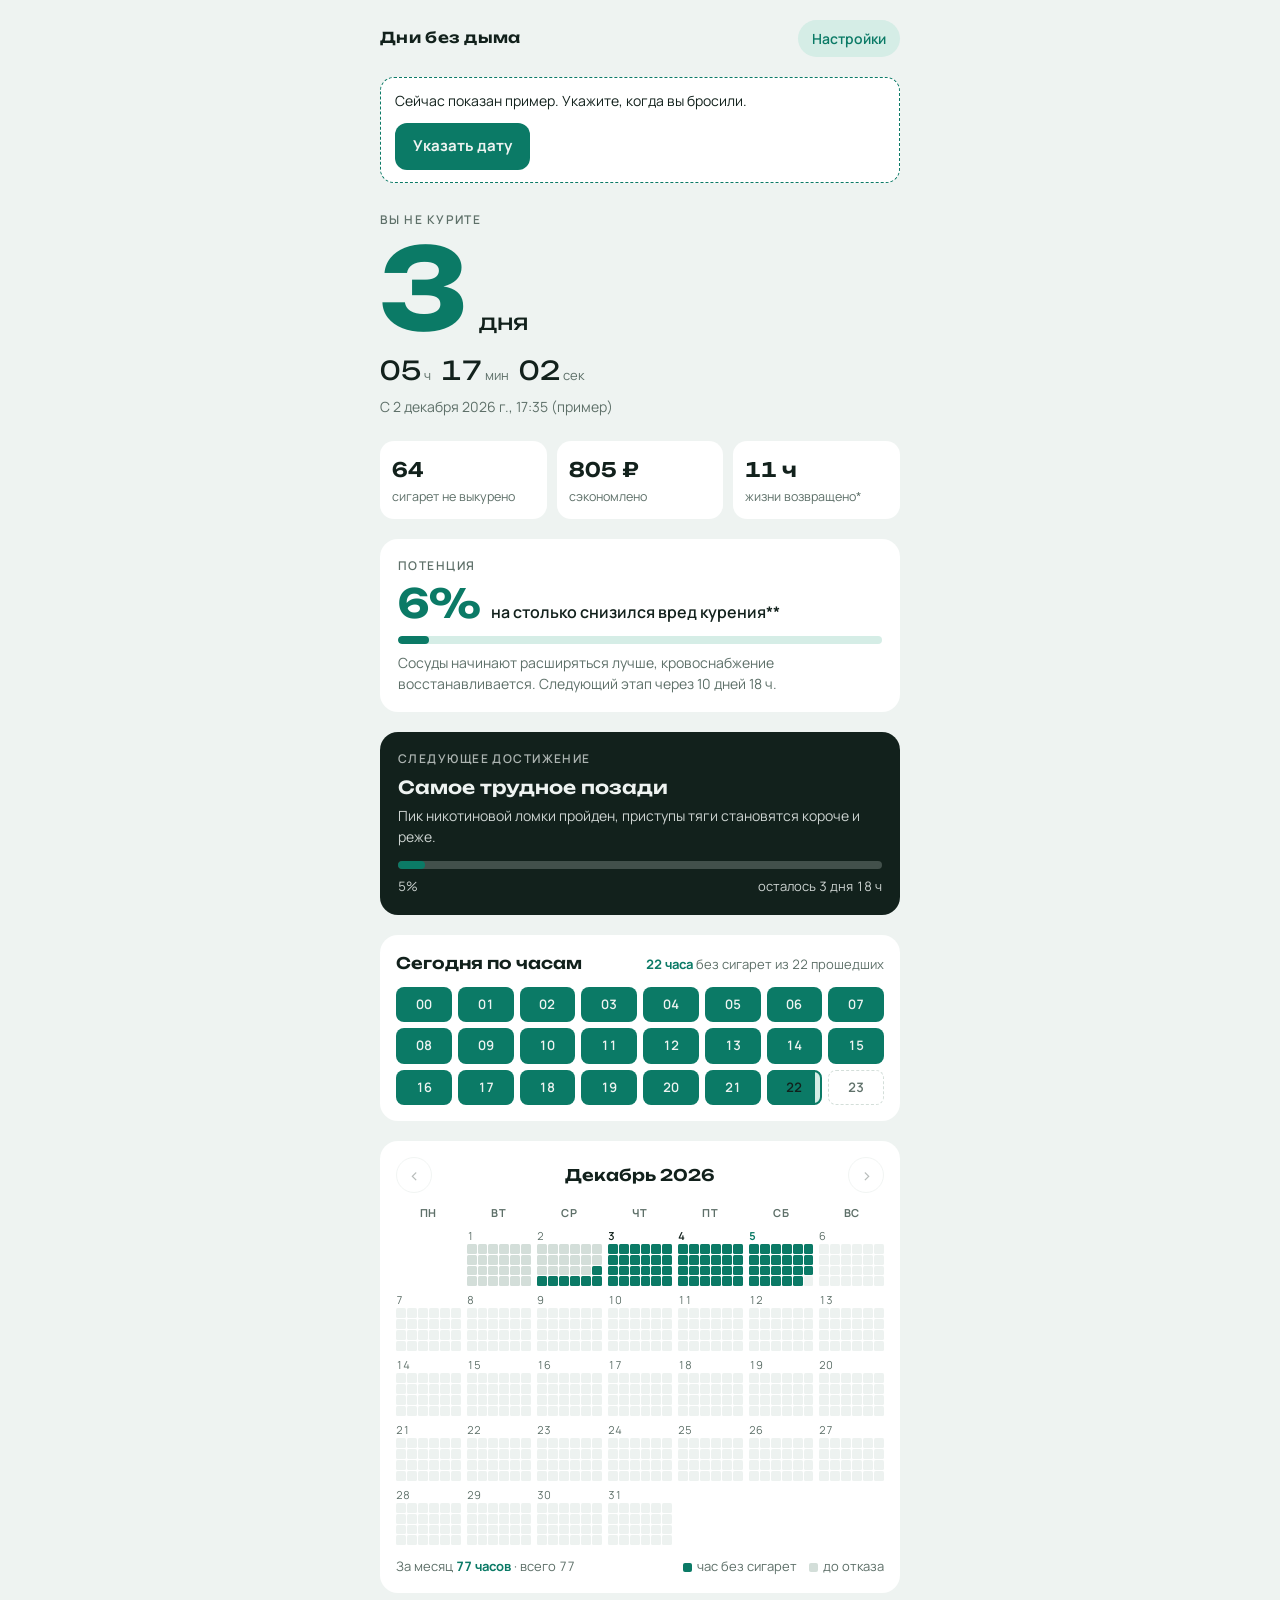
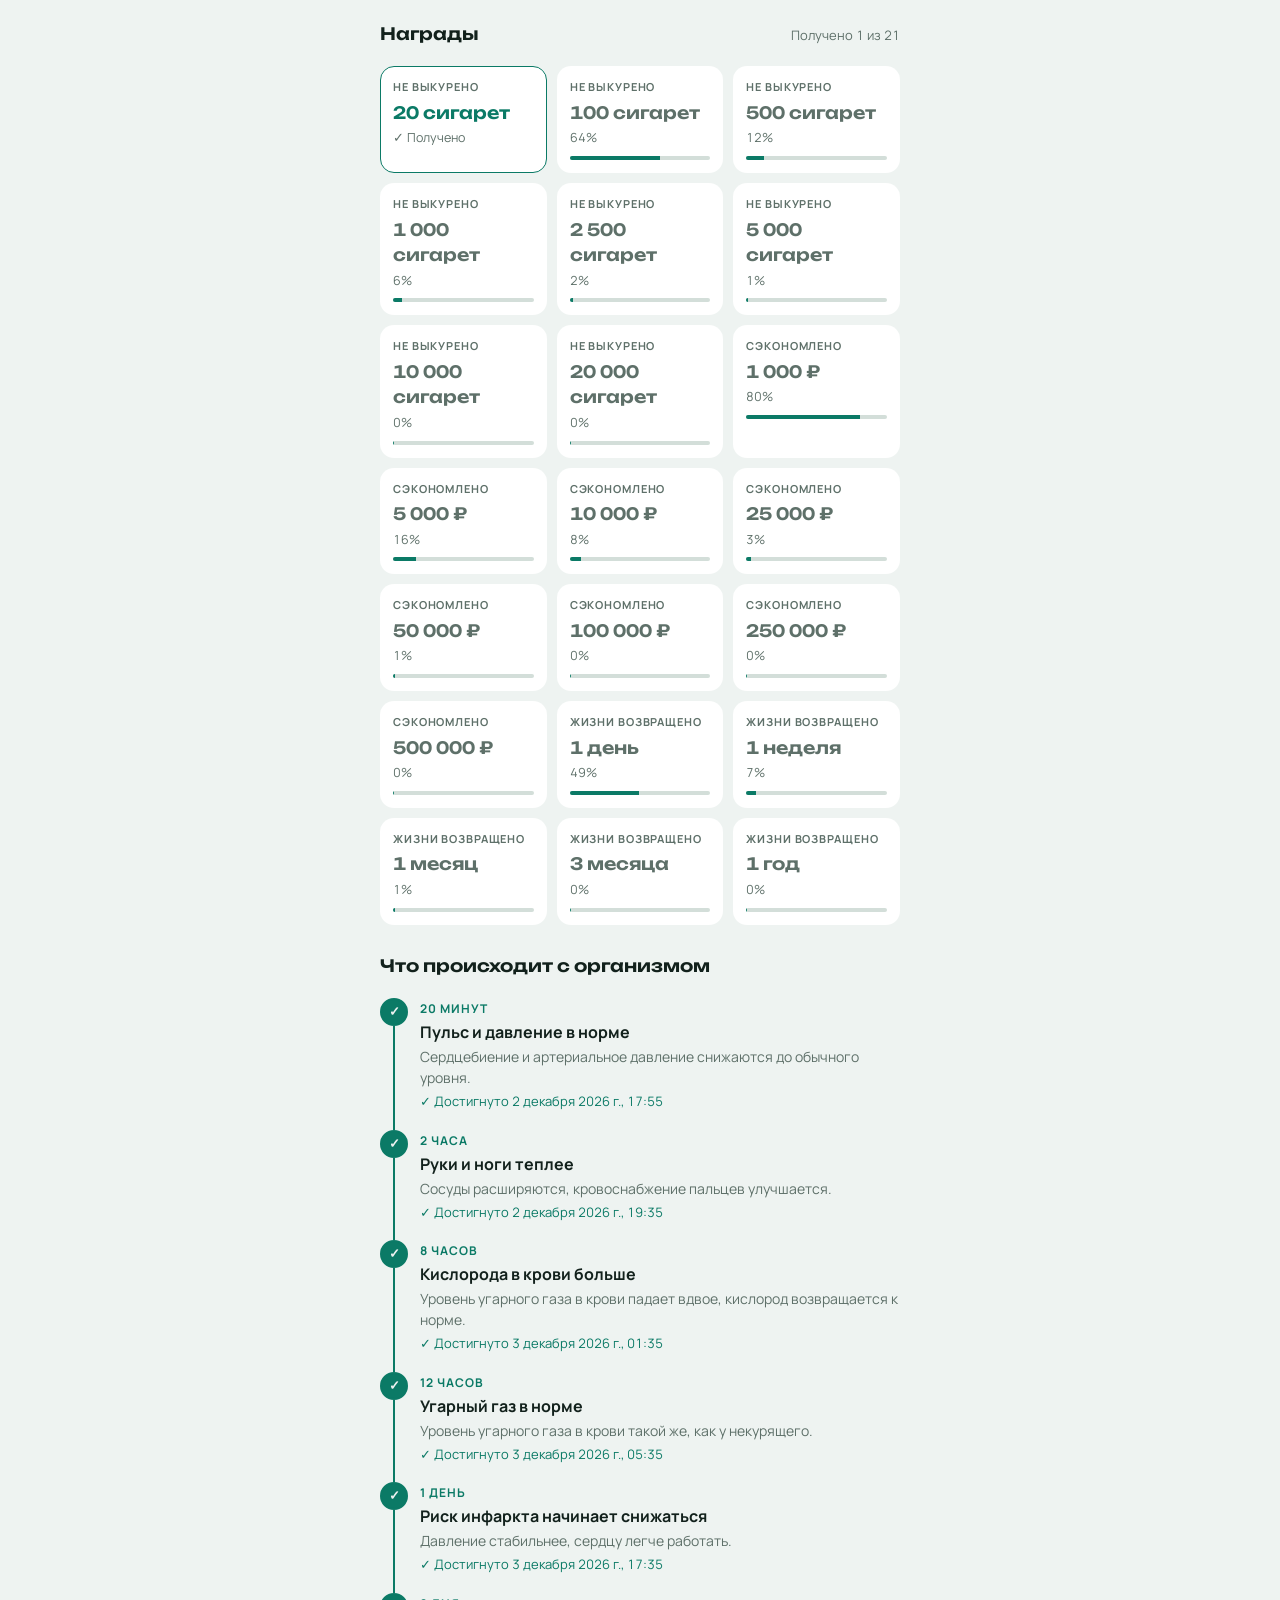
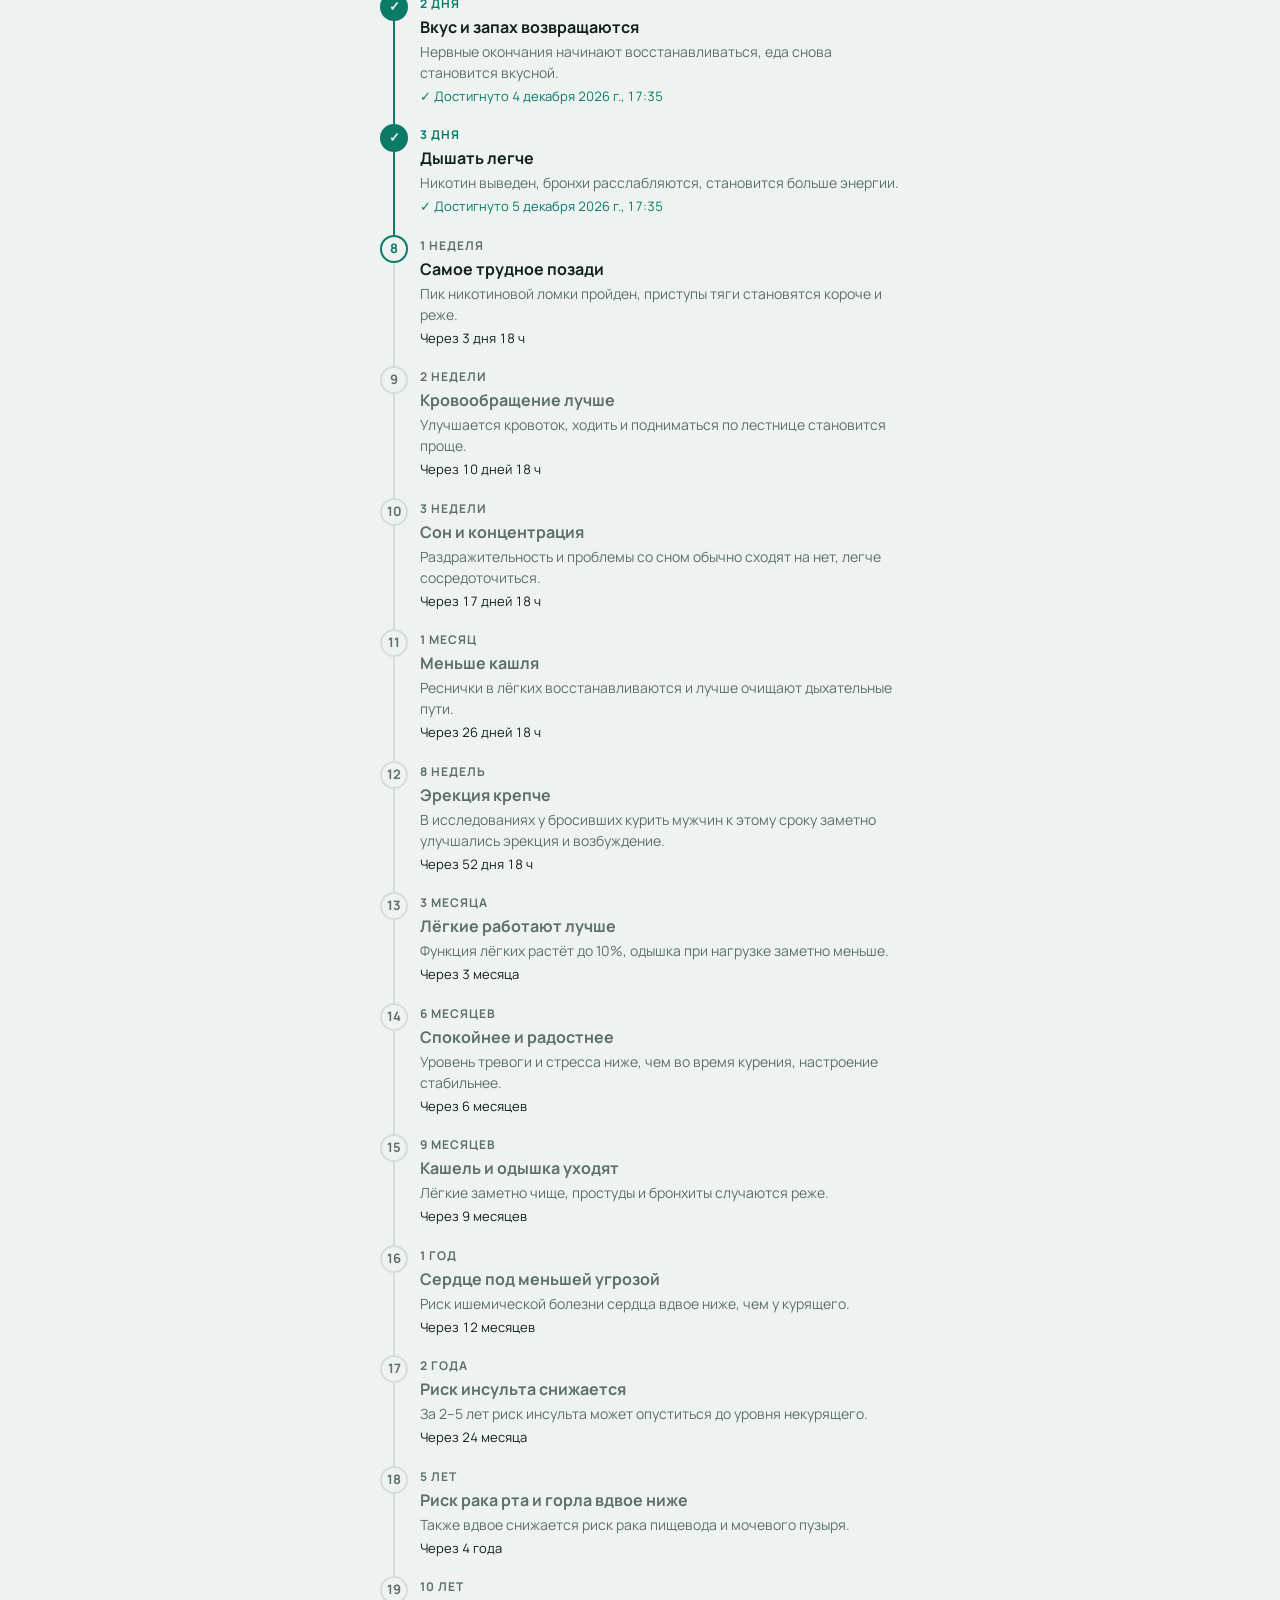
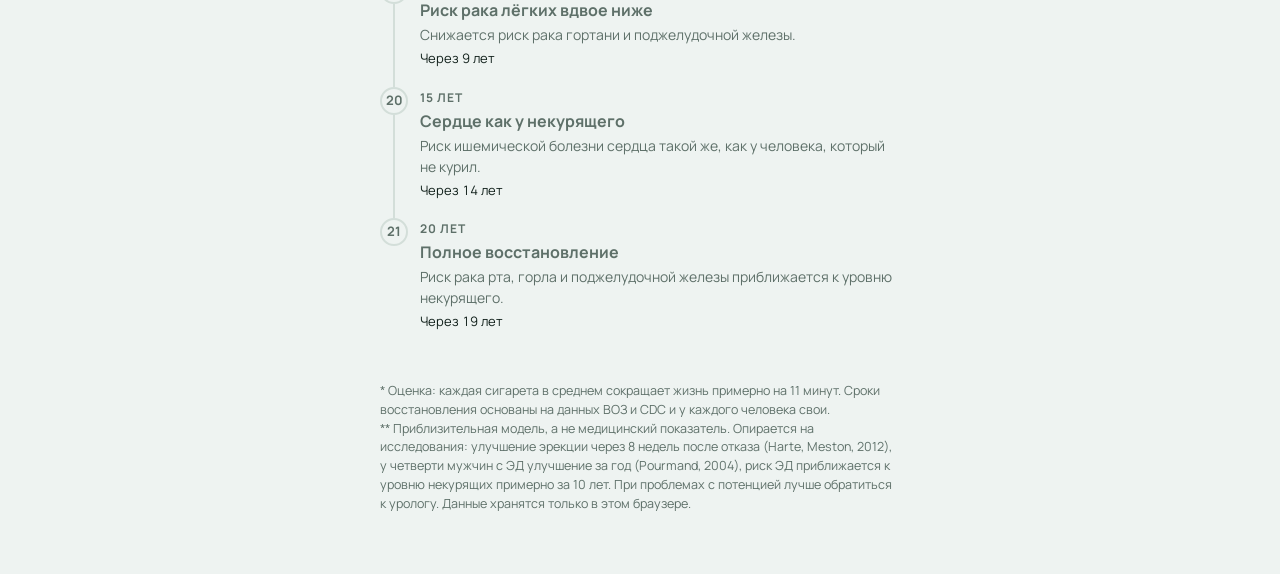
==== index.html @ 5ec94ce8 "Add Дни без дыма web app Co-Authored-By: Claude Opus 5.5 <noreply@anthropic.com> Claude-Session: htt" ====
<!doctype html>
<html lang="ru">
<head>
<meta charset="utf-8">
<meta name="viewport" content="width=device-width, initial-scale=1, viewport-fit=cover">
<meta name="apple-mobile-web-app-capable" content="yes">
<meta name="mobile-web-app-capable" content="yes">
<meta name="apple-mobile-web-app-title" content="Без дыма">
<meta name="apple-mobile-web-app-status-bar-style" content="black-translucent">
<meta name="theme-color" content="#0B7A66">
<link rel="apple-touch-icon" href="apple-touch-icon.png">
<link rel="manifest" href="manifest.json">
<style>
:root { color-scheme: light; padding-top: env(safe-area-inset-top, 0px); padding-bottom: env(safe-area-inset-bottom, 0px); }
body { margin: 0; font-family: -apple-system, system-ui, sans-serif; font-size: 14px; -webkit-text-size-adjust: 100%; }
[hidden] { display: none !important; }
</style>
<title>Дни без дыма</title>
<link rel="preconnect" href="https://fonts.googleapis.com">
<link rel="preconnect" href="https://fonts.gstatic.com" crossorigin>
<link rel="stylesheet" href="https://fonts.googleapis.com/css2?family=Unbounded:wght@400;600;700&family=Manrope:wght@400;500;600;700&display=swap">
<style>
/* Layout: one narrow phone column — live timer on top, three savings figures, then the health timeline as a vertical track */
:root {
  --bg: #EEF3F1;
  --surface: #FFFFFF;
  --fg: #12211C;
  --muted: #5E7069;
  --line: #D3DED9;
  --accent: #0B7A66;
  --accent-soft: #D5EDE6;
  --warn: #B4472F;
  --display: "Unbounded", "Arial Black", system-ui, sans-serif;
  --body: "Manrope", -apple-system, "Segoe UI", Roboto, sans-serif;
}
@media (prefers-color-scheme: dark) {
  :root:not([data-theme="light"]) {
    --bg: #0C1613; --surface: #14211D; --fg: #E4EFEB; --muted: #8FA59D;
    --line: #23352F; --accent: #3FC7A8; --accent-soft: #173A31; --warn: #F08A6E;
    color-scheme: dark;
  }
}
:root[data-theme="dark"] {
  --bg: #0C1613; --surface: #14211D; --fg: #E4EFEB; --muted: #8FA59D;
  --line: #23352F; --accent: #3FC7A8; --accent-soft: #173A31; --warn: #F08A6E;
  color-scheme: dark;
}

* { box-sizing: border-box; }
body {
  background: var(--bg); color: var(--fg);
  font-family: var(--body); font-size: 16px; line-height: 1.5;
  padding-left: max(16px, env(safe-area-inset-left, 0px));
  padding-right: max(16px, env(safe-area-inset-right, 0px));
  padding-block: 20px 48px;
}
.app { max-width: 520px; margin: 0 auto; display: flex; flex-direction: column; gap: 20px; }

.top { display: flex; justify-content: space-between; align-items: center; gap: 12px; }
.brand { font-family: var(--display); font-weight: 600; font-size: 15px; letter-spacing: .02em; }
.icon-btn {
  font: inherit; font-size: 14px; font-weight: 600; color: var(--accent);
  background: var(--accent-soft); border: 0; border-radius: 999px; padding: 8px 14px; cursor: pointer;
}
button:focus-visible, input:focus-visible { outline: 2px solid var(--accent); outline-offset: 2px; }

.demo {
  background: var(--surface); border: 1px dashed var(--accent); border-radius: 14px;
  padding: 12px 14px; font-size: 14px; display: flex; gap: 12px; align-items: center; justify-content: space-between; flex-wrap: wrap;
}

.hero { padding-block: 8px 4px; }
.eyebrow { font-size: 12px; text-transform: uppercase; letter-spacing: .12em; color: var(--muted); font-weight: 600; }
.days { display: flex; align-items: baseline; gap: 12px; margin-top: 6px; }
.days-num { font-family: var(--display); font-weight: 700; font-size: clamp(64px, 22vw, 112px); line-height: .95; color: var(--accent); font-variant-numeric: tabular-nums; }
.days-word { font-family: var(--display); font-size: 22px; font-weight: 400; }
.clock { font-family: var(--display); font-size: 26px; font-weight: 400; font-variant-numeric: tabular-nums; margin-top: 10px; letter-spacing: .02em; }
.clock span { color: var(--muted); font-size: 13px; font-family: var(--body); margin: 0 10px 0 3px; letter-spacing: 0; }
.since { color: var(--muted); font-size: 14px; margin-top: 6px; }

.stats { display: grid; grid-template-columns: repeat(3, 1fr); gap: 10px; }
.stat { background: var(--surface); border-radius: 14px; padding: 14px 12px; min-width: 0; }
.stat-val { font-family: var(--display); font-weight: 600; font-size: 20px; font-variant-numeric: tabular-nums; overflow-wrap: anywhere; }
.stat-label { font-size: 12.5px; color: var(--muted); line-height: 1.3; margin-top: 4px; }
@media (max-width: 360px) { .stat-val { font-size: 17px; } }

.next { background: var(--fg); color: var(--bg); border-radius: 18px; padding: 18px; }
.next .eyebrow { color: inherit; opacity: .7; }
.next-title { font-family: var(--display); font-size: 18px; font-weight: 600; margin-top: 6px; text-wrap: balance; }
.next-text { font-size: 14px; opacity: .85; margin-top: 4px; }
.bar { height: 8px; border-radius: 99px; background: color-mix(in srgb, var(--bg) 22%, transparent); margin-top: 14px; overflow: hidden; }
.bar > i { display: block; height: 100%; background: var(--accent); border-radius: inherit; transition: width .6s; }
.next-meta { display: flex; justify-content: space-between; font-size: 13px; margin-top: 8px; opacity: .85; font-variant-numeric: tabular-nums; gap: 8px; }

h2 { font-family: var(--display); font-size: 17px; font-weight: 600; margin: 8px 0 0; }

/* potency recovery card */
.pot { background: var(--surface); border-radius: 18px; padding: 18px; display: flex; flex-direction: column; gap: 8px; }
.pot-row { display: flex; align-items: baseline; gap: 10px; flex-wrap: wrap; }
.pot-num { font-family: var(--display); font-weight: 700; font-size: 40px; line-height: 1; color: var(--accent); font-variant-numeric: tabular-nums; }
.pot-label { font-weight: 600; }
.pot .bar { background: var(--accent-soft); margin-top: 4px; }
.pot-text { font-size: 14px; color: var(--muted); }

/* reward badges */
.badges-head { display: flex; justify-content: space-between; align-items: baseline; gap: 10px; flex-wrap: wrap; }
.badges-count { font-size: 13px; color: var(--muted); font-variant-numeric: tabular-nums; }
.badges { display: grid; grid-template-columns: repeat(auto-fill, minmax(145px, 1fr)); gap: 10px; }
.badge { background: var(--surface); border-radius: 14px; padding: 12px; display: flex; flex-direction: column; gap: 4px; min-width: 0; border: 1px solid transparent; }
.badge.done { border-color: var(--accent); }
.badge-k { font-size: 11px; text-transform: uppercase; letter-spacing: .08em; color: var(--muted); font-weight: 700; }
.badge-v { font-family: var(--display); font-weight: 600; font-size: 17px; font-variant-numeric: tabular-nums; overflow-wrap: anywhere; }
.badge.done .badge-v { color: var(--accent); }
.badge.locked .badge-v { color: var(--muted); }
.badge-s { font-size: 12.5px; color: var(--muted); font-variant-numeric: tabular-nums; }
.mbar { height: 4px; border-radius: 99px; background: var(--line); overflow: hidden; margin-top: 4px; }
.mbar > i { display: block; height: 100%; background: var(--accent); }

/* today: 24 large hour tiles, the running hour fills up minute by minute */
.today-box { background: var(--surface); border-radius: 18px; padding: 16px; display: flex; flex-direction: column; gap: 12px; }
.today-head { display: flex; justify-content: space-between; align-items: baseline; gap: 10px; flex-wrap: wrap; }
.today-title { font-family: var(--display); font-weight: 600; font-size: 16px; }
.today-sum { font-size: 13px; color: var(--muted); font-variant-numeric: tabular-nums; }
.today-sum b { color: var(--accent); }
.today-grid { display: grid; grid-template-columns: repeat(6, minmax(0, 1fr)); gap: 6px; }
.th {
  border-radius: 8px; padding: 8px 0; text-align: center; font-size: 13px; font-weight: 600;
  font-variant-numeric: tabular-nums; background: var(--line); color: var(--muted);
}
.th.f { background: transparent; border: 1px dashed var(--line); padding: 7px 0; }
.th.g { background: var(--accent); color: var(--bg); }
.th.c { background: linear-gradient(to right, var(--accent) var(--p), var(--accent-soft) var(--p)); color: var(--fg); outline: 2px solid var(--accent); outline-offset: -2px; }
@media (min-width: 480px) { .today-grid { grid-template-columns: repeat(8, minmax(0, 1fr)); } }

/* hour calendar: each day is a 6×4 grid of its 24 hours */
.cal { background: var(--surface); border-radius: 18px; padding: 16px; display: flex; flex-direction: column; gap: 12px; }
.cal-head { display: flex; align-items: center; justify-content: space-between; gap: 8px; }
.cal-month { font-family: var(--display); font-weight: 600; font-size: 16px; }
.nav { width: 36px; height: 36px; border-radius: 50%; border: 1px solid var(--line); background: transparent; color: var(--fg); font: inherit; font-size: 18px; line-height: 1; cursor: pointer; }
.nav:disabled { opacity: .3; cursor: default; }
.cal-grid { display: grid; grid-template-columns: repeat(7, minmax(0, 1fr)); gap: 8px 6px; }
.wd { font-size: 11px; color: var(--muted); text-align: center; font-weight: 700; text-transform: uppercase; letter-spacing: .06em; }
.day { min-width: 0; display: flex; flex-direction: column; gap: 3px; }
.day-n { font-size: 11px; color: var(--muted); font-variant-numeric: tabular-nums; line-height: 1; }
.day.today .day-n { color: var(--accent); font-weight: 700; }
.day.full .day-n { color: var(--fg); font-weight: 600; }
.hours { display: grid; grid-template-columns: repeat(6, 1fr); gap: 1px; }
.hours i { aspect-ratio: 1; border-radius: 1.5px; background: var(--line); }
.hours i.f { opacity: .4; }
.hours i.g { background: var(--accent); }
.hours i.c { background: var(--accent); animation: pulse 1.6s ease-in-out infinite; }
@keyframes pulse { 50% { opacity: .3; } }
.cal-foot { display: flex; justify-content: space-between; align-items: center; gap: 10px; flex-wrap: wrap; font-size: 13px; color: var(--muted); }
.cal-sum { font-variant-numeric: tabular-nums; }
.cal-sum b { color: var(--accent); }
.legend { display: flex; gap: 12px; flex-wrap: wrap; }
.legend span { display: inline-flex; align-items: center; gap: 5px; }
.legend i { width: 9px; height: 9px; border-radius: 2px; background: var(--line); display: inline-block; }
.legend i.g { background: var(--accent); }
.timeline { list-style: none; margin: 0; padding: 0; }
.ms { display: grid; grid-template-columns: 28px 1fr; gap: 12px; position: relative; padding-bottom: 18px; }
.ms::before { content: ""; position: absolute; left: 13px; top: 28px; bottom: 0; width: 2px; background: var(--line); }
.ms:last-child::before { display: none; }
.ms.done::before { background: var(--accent); }
.dot {
  width: 28px; height: 28px; border-radius: 50%; display: grid; place-items: center;
  border: 2px solid var(--line); background: var(--bg); color: var(--muted); font-size: 13px; font-weight: 700;
}
.ms.done .dot { background: var(--accent); border-color: var(--accent); color: var(--bg); }
.ms.current .dot { border-color: var(--accent); color: var(--accent); }
.ms-body { min-width: 0; padding-top: 2px; }
.ms-when { font-size: 12px; font-weight: 700; letter-spacing: .08em; text-transform: uppercase; color: var(--muted); }
.ms.done .ms-when { color: var(--accent); }
.ms-title { font-weight: 700; margin-top: 2px; }
.ms-text { font-size: 14px; color: var(--muted); margin-top: 2px; }
.ms.locked .ms-title { color: var(--muted); }
.ms-status { font-size: 13px; margin-top: 4px; font-variant-numeric: tabular-nums; }
.ms.done .ms-status { color: var(--accent); }

.note { font-size: 12.5px; color: var(--muted); }

/* settings sheet */
.sheet { background: var(--surface); border-radius: 18px; padding: 18px; display: flex; flex-direction: column; gap: 14px; }
.sheet h3 { margin: 0; font-family: var(--display); font-size: 16px; font-weight: 600; }
.field { display: flex; flex-direction: column; gap: 6px; }
.field label { font-size: 13px; font-weight: 600; color: var(--muted); }
.field input {
  font: inherit; font-size: 16px; color: var(--fg); background: var(--bg);
  border: 1px solid var(--line); border-radius: 10px; padding: 10px 12px; width: 100%; min-width: 0;
}
.row { display: grid; grid-template-columns: 1fr 1fr; gap: 12px; }
.actions { display: flex; gap: 10px; flex-wrap: wrap; }
.btn {
  font: inherit; font-weight: 700; font-size: 15px; border: 0; border-radius: 12px; padding: 12px 18px; cursor: pointer;
  background: var(--accent); color: var(--bg);
}
.btn.ghost { background: transparent; color: var(--muted); border: 1px solid var(--line); }
.btn.danger { background: transparent; color: var(--warn); border: 1px solid var(--warn); }
.btn.danger-solid { background: var(--warn); color: var(--bg); }
.confirm { display: flex; flex-direction: column; gap: 10px; font-size: 14px; border-top: 1px solid var(--line); padding-top: 14px; }
.toast {
  position: fixed; left: 50%; transform: translateX(-50%);
  bottom: calc(20px + env(safe-area-inset-bottom, 0px));
  background: var(--fg); color: var(--bg); padding: 10px 16px; border-radius: 999px; font-size: 14px; font-weight: 600;
}
@media (prefers-reduced-motion: reduce) { .bar > i { transition: none; } .hours i.c { animation: none; opacity: .5; } }
</style>
</head>
<body>

<div class="app">
  <div class="top">
    <div class="brand">Дни без дыма</div>
    <button class="icon-btn" id="openSettings" type="button">Настройки</button>
  </div>

  <div class="demo" id="demo" hidden>
    <span>Сейчас показан пример. Укажите, когда вы бросили.</span>
    <button class="btn" id="demoStart" type="button">Указать дату</button>
  </div>

  <section class="sheet" id="sheet" hidden>
    <h3>Мои данные</h3>
    <form id="form" class="sheet" style="padding:0;gap:14px;background:none">
      <div class="field">
        <label for="quit">Когда выкурили последнюю сигарету</label>
        <input type="datetime-local" id="quit" required>
      </div>
      <div class="row">
        <div class="field">
          <label for="perDay">Сигарет в день</label>
          <input type="number" id="perDay" min="1" max="100" inputmode="numeric" required>
        </div>
        <div class="field">
          <label for="perPack">Сигарет в пачке</label>
          <input type="number" id="perPack" min="1" max="50" inputmode="numeric" required>
        </div>
      </div>
      <div class="field">
        <label for="price">Цена пачки, ₽</label>
        <input type="number" id="price" min="0" step="1" inputmode="decimal" required>
      </div>
      <div class="actions">
        <button class="btn" type="submit">Сохранить</button>
        <button class="btn ghost" type="button" id="closeSettings">Отмена</button>
      </div>
    </form>
    <div class="confirm">
      <button class="btn danger" type="button" id="relapse">Сорвался, начать заново</button>
      <div id="relapseConfirm" hidden>
        <p style="margin:0 0 10px">Счётчик начнётся с текущего момента. Это нормально: большинство бросает не с первой попытки.</p>
        <div class="actions">
          <button class="btn danger-solid" type="button" id="relapseYes">Начать с нуля</button>
          <button class="btn ghost" type="button" id="relapseNo">Не надо</button>
        </div>
      </div>
    </div>
  </section>

  <section class="hero">
    <div class="eyebrow">Вы не курите</div>
    <div class="days"><span class="days-num" id="days">0</span><span class="days-word" id="daysWord">дней</span></div>
    <div class="clock" id="clock"></div>
    <div class="since" id="since"></div>
  </section>

  <section class="stats">
    <div class="stat"><div class="stat-val" id="cigs">0</div><div class="stat-label">сигарет не выкурено</div></div>
    <div class="stat"><div class="stat-val" id="money">0 ₽</div><div class="stat-label">сэкономлено</div></div>
    <div class="stat"><div class="stat-val" id="life">0 ч</div><div class="stat-label">жизни возвращено*</div></div>
  </section>

  <section class="pot">
    <div class="eyebrow">Потенция</div>
    <div class="pot-row"><span class="pot-num" id="potPct">0%</span><span class="pot-label">на столько снизился вред курения**</span></div>
    <div class="bar"><i id="potBar" style="width:0"></i></div>
    <div class="pot-text" id="potText"></div>
  </section>

  <section class="next" id="next">
    <div class="eyebrow">Следующее достижение</div>
    <div class="next-title" id="nextTitle"></div>
    <div class="next-text" id="nextText"></div>
    <div class="bar"><i id="nextBar" style="width:0"></i></div>
    <div class="next-meta"><span id="nextPct"></span><span id="nextLeft"></span></div>
  </section>

  <section class="today-box">
    <div class="today-head">
      <div class="today-title">Сегодня по часам</div>
      <div class="today-sum" id="todaySum"></div>
    </div>
    <div class="today-grid" id="todayGrid"></div>
  </section>

  <section class="cal">
    <div class="cal-head">
      <button class="nav" id="calPrev" type="button" aria-label="Предыдущий месяц">‹</button>
      <div class="cal-month" id="calMonth"></div>
      <button class="nav" id="calNext" type="button" aria-label="Следующий месяц">›</button>
    </div>
    <div class="cal-grid" id="calGrid"></div>
    <div class="cal-foot">
      <span class="cal-sum" id="calSum"></span>
      <span class="legend"><span><i class="g"></i>час без сигарет</span><span><i></i>до отказа</span></span>
    </div>
  </section>

  <div class="badges-head"><h2>Награды</h2><span class="badges-count" id="badgesCount"></span></div>
  <div class="badges" id="badges"></div>

  <h2>Что происходит с организмом</h2>
  <ol class="timeline" id="timeline"></ol>

  <p class="note">* Оценка: каждая сигарета в среднем сокращает жизнь примерно на 11 минут. Сроки восстановления основаны на данных ВОЗ и CDC и у каждого человека свои.<br>** Приблизительная модель, а не медицинский показатель. Опирается на исследования: улучшение эрекции через 8 недель после отказа (Harte, Meston, 2012), у четверти мужчин с ЭД улучшение за год (Pourmand, 2004), риск ЭД приближается к уровню некурящих примерно за 10 лет. При проблемах с потенцией лучше обратиться к урологу. Данные хранятся только в этом браузере.</p>
</div>

<div class="toast" id="toast" hidden></div>

<script>
const MIN = 60e3, HOUR = 60 * MIN, DAY = 24 * HOUR;
const MILESTONES = [
  { t: 20 * MIN, when: "20 минут", title: "Пульс и давление в норме", text: "Сердцебиение и артериальное давление снижаются до обычного уровня." },
  { t: 2 * HOUR, when: "2 часа", title: "Руки и ноги теплее", text: "Сосуды расширяются, кровоснабжение пальцев улучшается." },
  { t: 8 * HOUR, when: "8 часов", title: "Кислорода в крови больше", text: "Уровень угарного газа в крови падает вдвое, кислород возвращается к норме." },
  { t: 12 * HOUR, when: "12 часов", title: "Угарный газ в норме", text: "Уровень угарного газа в крови такой же, как у некурящего." },
  { t: DAY, when: "1 день", title: "Риск инфаркта начинает снижаться", text: "Давление стабильнее, сердцу легче работать." },
  { t: 2 * DAY, when: "2 дня", title: "Вкус и запах возвращаются", text: "Нервные окончания начинают восстанавливаться, еда снова становится вкусной." },
  { t: 3 * DAY, when: "3 дня", title: "Дышать легче", text: "Никотин выведен, бронхи расслабляются, становится больше энергии." },
  { t: 7 * DAY, when: "1 неделя", title: "Самое трудное позади", text: "Пик никотиновой ломки пройден, приступы тяги становятся короче и реже." },
  { t: 14 * DAY, when: "2 недели", title: "Кровообращение лучше", text: "Улучшается кровоток, ходить и подниматься по лестнице становится проще." },
  { t: 21 * DAY, when: "3 недели", title: "Сон и концентрация", text: "Раздражительность и проблемы со сном обычно сходят на нет, легче сосредоточиться." },
  { t: 30 * DAY, when: "1 месяц", title: "Меньше кашля", text: "Реснички в лёгких восстанавливаются и лучше очищают дыхательные пути." },
  { t: 56 * DAY, when: "8 недель", title: "Эрекция крепче", text: "В исследованиях у бросивших курить мужчин к этому сроку заметно улучшались эрекция и возбуждение." },
  { t: 90 * DAY, when: "3 месяца", title: "Лёгкие работают лучше", text: "Функция лёгких растёт до 10%, одышка при нагрузке заметно меньше." },
  { t: 180 * DAY, when: "6 месяцев", title: "Спокойнее и радостнее", text: "Уровень тревоги и стресса ниже, чем во время курения, настроение стабильнее." },
  { t: 270 * DAY, when: "9 месяцев", title: "Кашель и одышка уходят", text: "Лёгкие заметно чище, простуды и бронхиты случаются реже." },
  { t: 365 * DAY, when: "1 год", title: "Сердце под меньшей угрозой", text: "Риск ишемической болезни сердца вдвое ниже, чем у курящего." },
  { t: 2 * 365 * DAY, when: "2 года", title: "Риск инсульта снижается", text: "За 2–5 лет риск инсульта может опуститься до уровня некурящего." },
  { t: 5 * 365 * DAY, when: "5 лет", title: "Риск рака рта и горла вдвое ниже", text: "Также вдвое снижается риск рака пищевода и мочевого пузыря." },
  { t: 10 * 365 * DAY, when: "10 лет", title: "Риск рака лёгких вдвое ниже", text: "Снижается риск рака гортани и поджелудочной железы." },
  { t: 15 * 365 * DAY, when: "15 лет", title: "Сердце как у некурящего", text: "Риск ишемической болезни сердца такой же, как у человека, который не курил." },
  { t: 20 * 365 * DAY, when: "20 лет", title: "Полное восстановление", text: "Риск рака рта, горла и поджелудочной железы приближается к уровню некурящего." }
];

// Potency: rough recovery model, interpolated on a log time scale between study-based anchors
const POT = [[0, 0], [DAY, 2], [3 * DAY, 6], [14 * DAY, 15], [56 * DAY, 35], [90 * DAY, 45], [180 * DAY, 58], [365 * DAY, 70], [5 * 365 * DAY, 90], [10 * 365 * DAY, 100]];
function potency(ms) {
  const L = t => Math.log1p(t / HOUR);
  for (let i = 1; i < POT.length; i++) {
    if (ms < POT[i][0]) { const [t0, p0] = POT[i - 1], [t1, p1] = POT[i]; return p0 + (p1 - p0) * (L(ms) - L(t0)) / (L(t1) - L(t0)); }
  }
  return 100;
}
function potencyText(ms) {
  if (ms < 14 * DAY) return "Сосуды начинают расширяться лучше, кровоснабжение восстанавливается. Следующий этап через " + fmtSpan(14 * DAY - ms) + ".";
  if (ms < 56 * DAY) return "Кровоток в половых органах растёт, эрекция становится стабильнее. До отметки 8 недель: " + fmtSpan(56 * DAY - ms) + ".";
  if (ms < 365 * DAY) return "Эрекция и чувствительность заметно улучшаются. Дальше восстановление идёт медленнее.";
  if (ms < 10 * 365 * DAY) return "После года без сигарет проблемы с эрекцией у многих уменьшаются. Риск продолжает снижаться.";
  return "Риск эректильной дисфункции примерно как у некурящего.";
}

// Reward badges: cigarettes not smoked, money saved, life regained (minutes)
const BADGES = [
  ...[20, 100, 500, 1000, 2500, 5000, 10000, 20000].map(v => ({ kind: "cigs", v, k: "Не выкурено", label: v.toLocaleString("ru-RU") + " " + plural(v, ["сигарета", "сигареты", "сигарет"]) })),
  ...[1000, 5000, 10000, 25000, 50000, 100000, 250000, 500000].map(v => ({ kind: "money", v, k: "Сэкономлено", label: v.toLocaleString("ru-RU") + " ₽" })),
  ...[[1440, "1 день"], [10080, "1 неделя"], [43200, "1 месяц"], [129600, "3 месяца"], [525600, "1 год"]].map(([v, label]) => ({ kind: "life", v, k: "Жизни возвращено", label }))
];
function renderBadges() {
  const ms = Math.max(0, Date.now() - new Date(state.quit).getTime());
  const cigs = ms / DAY * state.perDay;
  const have = { cigs, money: cigs / state.perPack * state.price, life: cigs * 11 };
  let got = 0;
  $("badges").innerHTML = BADGES.map(b => {
    const val = have[b.kind], done = val >= b.v, pct = Math.min(100, val / b.v * 100);
    if (done) got++;
    const s = done ? "✓ Получено" : Math.floor(pct) + "%";
    return `<div class="badge ${done ? "done" : "locked"}"><div class="badge-k">${b.k}</div><div class="badge-v">${b.label}</div>
      <div class="badge-s">${s}</div>${done ? "" : `<div class="mbar"><i style="width:${pct.toFixed(1)}%"></i></div>`}</div>`;
  }).join("");
  $("badgesCount").textContent = "Получено " + got + " из " + BADGES.length;
}

const KEY = "smokefree.v1";
const $ = id => document.getElementById(id);
let state, isDemo = false;

function load() {
  try { const s = JSON.parse(localStorage.getItem(KEY)); if (s && s.quit) return s; } catch (e) {}
  return null;
}
function save(s) {
  try { localStorage.setItem(KEY, JSON.stringify(s)); return true; } catch (e) { return false; }
}

function plural(n, forms) {
  n = Math.abs(Math.floor(n)) % 100; const n1 = n % 10;
  if (n > 10 && n < 20) return forms[2];
  if (n1 > 1 && n1 < 5) return forms[1];
  if (n1 === 1) return forms[0];
  return forms[2];
}
const pad = n => String(n).padStart(2, "0");
const fmtNum = n => Math.floor(n).toLocaleString("ru-RU");

function fmtSpan(ms) {
  if (ms < HOUR) { const m = Math.max(1, Math.ceil(ms / MIN)); return m + " " + plural(m, ["минута", "минуты", "минут"]); }
  if (ms < DAY) { const h = Math.floor(ms / HOUR), m = Math.floor(ms % HOUR / MIN); return h + " ч " + m + " мин"; }
  const d = Math.floor(ms / DAY);
  if (d < 60) { const h = Math.floor(ms % DAY / HOUR); return d + " " + plural(d, ["день", "дня", "дней"]) + (h ? " " + h + " ч" : ""); }
  if (d < 730) { const mo = Math.round(d / 30.4); return mo + " " + plural(mo, ["месяц", "месяца", "месяцев"]); }
  const y = Math.floor(d / 365); return y + " " + plural(y, ["год", "года", "лет"]);
}
function fmtDate(d) {
  return d.toLocaleDateString("ru-RU", { day: "numeric", month: "long", year: "numeric" }) + ", " + pad(d.getHours()) + ":" + pad(d.getMinutes());
}
function toLocalInput(d) {
  return d.getFullYear() + "-" + pad(d.getMonth() + 1) + "-" + pad(d.getDate()) + "T" + pad(d.getHours()) + ":" + pad(d.getMinutes());
}
function fromLocalInput(v) {
  const m = /^(\d{4})-(\d{2})-(\d{2})T(\d{2}):(\d{2})/.exec(v);
  return m ? new Date(+m[1], m[2] - 1, +m[3], +m[4], +m[5]) : null;
}

const MONTHS = ["Январь", "Февраль", "Март", "Апрель", "Май", "Июнь", "Июль", "Август", "Сентябрь", "Октябрь", "Ноябрь", "Декабрь"];
const nowMonth = () => { const n = new Date(); return n.getFullYear() * 12 + n.getMonth(); };
let calMonth = nowMonth(), calKey = "";

function renderCal() {
  const quit = new Date(state.quit).getTime(), now = Date.now();
  const y = Math.floor(calMonth / 12), mo = calMonth % 12;
  const qd = new Date(quit), firstMonth = qd.getFullYear() * 12 + qd.getMonth();
  $("calMonth").textContent = MONTHS[mo] + " " + y;
  $("calPrev").disabled = calMonth <= firstMonth;
  $("calNext").disabled = calMonth >= nowMonth();

  const daysIn = new Date(y, mo + 1, 0).getDate();
  const lead = (new Date(y, mo, 1).getDay() + 6) % 7;
  const today = new Date();
  let html = ["Пн", "Вт", "Ср", "Чт", "Пт", "Сб", "Вс"].map(w => `<div class="wd">${w}</div>`).join("");
  html += "<div></div>".repeat(lead);
  let monthHours = 0;
  for (let d = 1; d <= daysIn; d++) {
    let cells = "", green = 0;
    for (let h = 0; h < 24; h++) {
      const start = new Date(y, mo, d, h).getTime(), end = new Date(y, mo, d, h + 1).getTime();
      let c = "";
      if (end <= now && end > quit) { c = "g"; green++; }
      else if (start <= now && now < end && now >= quit) c = "c";
      else if (start > now) c = "f";
      cells += c ? `<i class="${c}"></i>` : "<i></i>";
    }
    monthHours += green;
    const isToday = today.getFullYear() === y && today.getMonth() === mo && today.getDate() === d;
    const cls = "day" + (isToday ? " today" : "") + (green === 24 ? " full" : "");
    html += `<div class="${cls}" title="${d} ${MONTHS[mo].toLowerCase()}: ${green} из 24 ч без сигарет"><span class="day-n">${d}</span><div class="hours">${cells}</div></div>`;
  }
  $("calGrid").innerHTML = html;
  const total = Math.max(0, Math.floor((now - quit) / HOUR));
  $("calSum").innerHTML = `За месяц <b>${fmtNum(monthHours)} ${plural(monthHours, ["час", "часа", "часов"])}</b> · всего ${fmtNum(total)}`;
}
let todayKey = "";
function renderToday() {
  const quit = new Date(state.quit).getTime(), n = new Date(), now = n.getTime();
  const y = n.getFullYear(), mo = n.getMonth(), d = n.getDate();
  let html = "", green = 0;
  for (let h = 0; h < 24; h++) {
    const start = new Date(y, mo, d, h).getTime(), end = new Date(y, mo, d, h + 1).getTime();
    let c = "", style = "";
    if (end <= now && end > quit) { c = "g"; green++; }
    else if (start <= now && now < end && now >= quit) {
      c = "c"; style = ` style="--p:${((now - Math.max(start, quit)) / (end - start) * 100).toFixed(1)}%"`;
    }
    else if (start > now) c = "f";
    html += `<div class="th ${c}"${style}>${pad(h)}</div>`;
  }
  $("todayGrid").innerHTML = html;
  const passed = n.getHours();
  $("todaySum").innerHTML = `<b>${green} ${plural(green, ["час", "часа", "часов"])}</b> без сигарет из ${passed} прошедших`;
}

$("calPrev").onclick = () => { calMonth--; render(); };
$("calNext").onclick = () => { calMonth++; render(); };

let lastDoneCount = -1;
function render() {
  const quit = new Date(state.quit);
  const ms = Math.max(0, Date.now() - quit.getTime());
  const d = Math.floor(ms / DAY);

  $("days").textContent = fmtNum(d);
  $("daysWord").textContent = plural(d, ["день", "дня", "дней"]);
  $("clock").innerHTML = pad(Math.floor(ms % DAY / HOUR)) + "<span>ч</span>" + pad(Math.floor(ms % HOUR / MIN)) + "<span>мин</span>" + pad(Math.floor(ms % MIN / 1000)) + "<span>сек</span>";
  $("since").textContent = "С " + fmtDate(quit) + (isDemo ? " (пример)" : "");

  const cigs = ms / DAY * state.perDay;
  $("cigs").textContent = fmtNum(cigs);
  $("money").textContent = fmtNum(cigs / state.perPack * state.price) + " ₽";
  const lifeMin = cigs * 11;
  $("life").textContent = lifeMin < 60 * 48 ? fmtNum(lifeMin / 60) + " ч" : fmtNum(lifeMin / 60 / 24) + " " + plural(lifeMin / 1440, ["день", "дня", "дней"]);

  const p = potency(ms);
  $("potPct").textContent = Math.floor(p) + "%";
  $("potBar").style.width = p.toFixed(1) + "%";
  $("potText").textContent = potencyText(ms);

  const idx = MILESTONES.findIndex(m => ms < m.t);
  if (idx === -1) {
    $("nextTitle").textContent = "Все достижения открыты";
    $("nextText").textContent = "Вы прошли весь путь восстановления. Это огромная победа.";
    $("nextBar").style.width = "100%"; $("nextPct").textContent = "100%"; $("nextLeft").textContent = "";
  } else {
    const m = MILESTONES[idx], prev = idx ? MILESTONES[idx - 1].t : 0;
    const pct = Math.min(100, (ms - prev) / (m.t - prev) * 100);
    $("nextTitle").textContent = m.title;
    $("nextText").textContent = m.text;
    $("nextBar").style.width = pct.toFixed(1) + "%";
    $("nextPct").textContent = Math.floor(pct) + "%";
    $("nextLeft").textContent = "осталось " + fmtSpan(m.t - ms);
  }

  const n = new Date();
  const key = state.quit + "|" + calMonth + "|" + n.toDateString() + n.getHours();
  if (key !== calKey) { calKey = key; renderCal(); }
  const tKey = state.quit + "|" + n.toDateString() + n.getHours() + ":" + n.getMinutes();
  if (tKey !== todayKey) { todayKey = tKey; renderToday(); renderBadges(); }

  const doneCount = idx === -1 ? MILESTONES.length : idx;
  if (doneCount !== lastDoneCount || true) {
    $("timeline").innerHTML = MILESTONES.map((m, i) => {
      const cls = i < doneCount ? "done" : i === doneCount ? "current" : "locked";
      let status;
      if (cls === "done") status = "✓ Достигнуто " + fmtDate(new Date(quit.getTime() + m.t));
      else if (cls === "current") status = "Через " + fmtSpan(m.t - ms);
      else status = "Через " + fmtSpan(m.t - ms);
      return `<li class="ms ${cls}"><div class="dot">${cls === "done" ? "✓" : i + 1}</div><div class="ms-body">
        <div class="ms-when">${m.when}</div><div class="ms-title">${m.title}</div>
        <div class="ms-text">${m.text}</div><div class="ms-status">${status}</div></div></li>`;
    }).join("");
  }
  if (lastDoneCount !== -1 && doneCount > lastDoneCount && !isDemo) toast("Новое достижение: " + MILESTONES[doneCount - 1].title);
  lastDoneCount = doneCount;
}

let toastTimer;
function toast(msg) {
  const t = $("toast"); t.textContent = msg; t.hidden = false;
  clearTimeout(toastTimer); toastTimer = setTimeout(() => t.hidden = true, 3000);
}

function openSheet() {
  const q = isDemo ? new Date() : new Date(state.quit);
  $("quit").value = toLocalInput(q);
  $("quit").max = toLocalInput(new Date());
  $("perDay").value = state.perDay; $("perPack").value = state.perPack; $("price").value = state.price;
  $("relapseConfirm").hidden = true;
  $("sheet").hidden = false;
  $("quit").focus();
}
function closeSheet() { $("sheet").hidden = true; }

$("openSettings").onclick = () => $("sheet").hidden ? openSheet() : closeSheet();
$("demoStart").onclick = openSheet;
$("closeSettings").onclick = closeSheet;
$("form").onsubmit = e => {
  e.preventDefault();
  const q = fromLocalInput($("quit").value);
  if (!q) { toast("Укажите дату и время"); return; }
  if (q.getTime() > Date.now()) { toast("Дата не может быть в будущем"); return; }
  state = { quit: q.toISOString(), perDay: +$("perDay").value || 20, perPack: +$("perPack").value || 20, price: +$("price").value || 0 };
  isDemo = false; $("demo").hidden = true; lastDoneCount = -1; calMonth = nowMonth();
  toast(save(state) ? "Сохранено" : "Сохранено до закрытия страницы: браузер не даёт хранить данные");
  closeSheet(); render();
};
$("relapse").onclick = () => { $("relapseConfirm").hidden = false; };
$("relapseNo").onclick = () => { $("relapseConfirm").hidden = true; };
$("relapseYes").onclick = () => {
  state = { ...state, quit: new Date().toISOString() };
  isDemo = false; $("demo").hidden = true; lastDoneCount = -1;
  save(state); closeSheet(); render(); toast("Новый отсчёт пошёл. Вы справитесь");
};

state = load();
if (!state) {
  isDemo = true;
  state = { quit: new Date(Date.now() - (3 * DAY + 5 * HOUR + 17 * MIN)).toISOString(), perDay: 20, perPack: 20, price: 250 };
  $("demo").hidden = false;
}
render();
setInterval(render, 1000);
</script>
<script>
if ("serviceWorker" in navigator) navigator.serviceWorker.register("sw.js").catch(() => {});
</script>
</body>
</html>
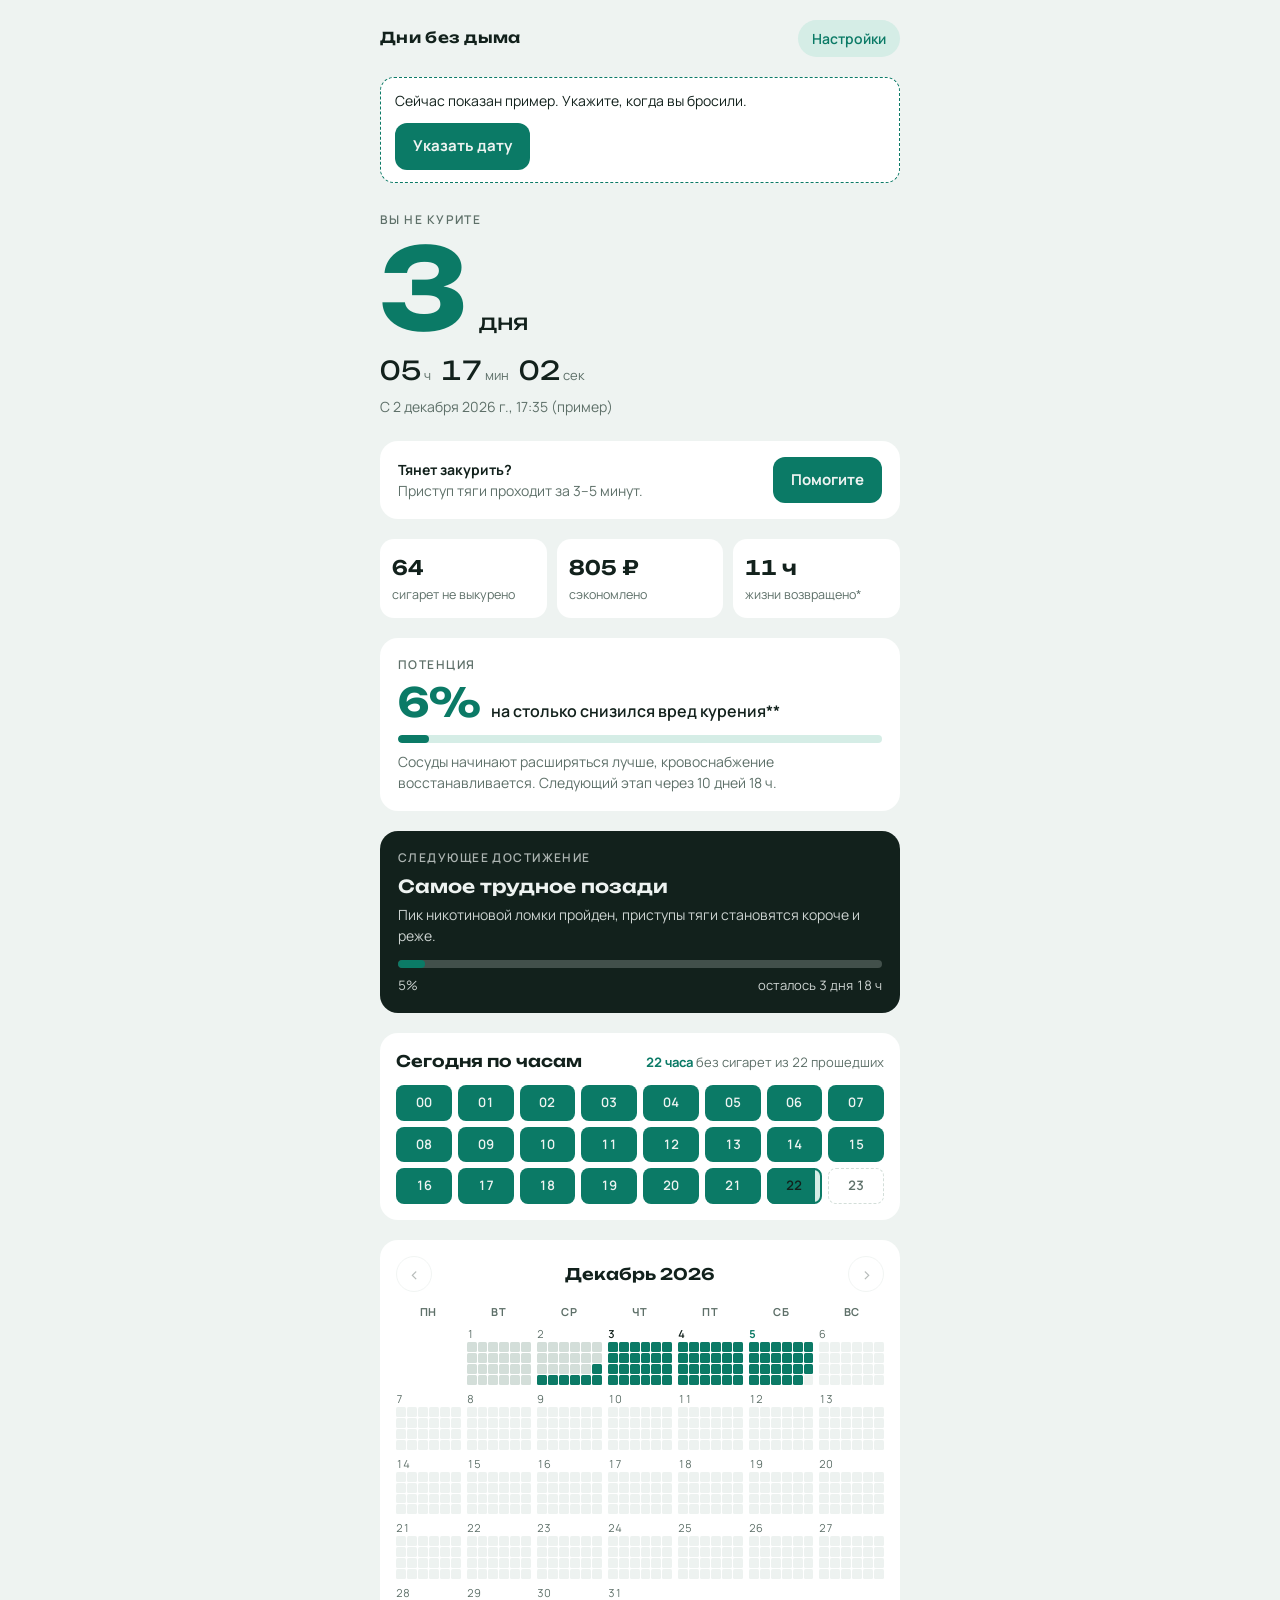
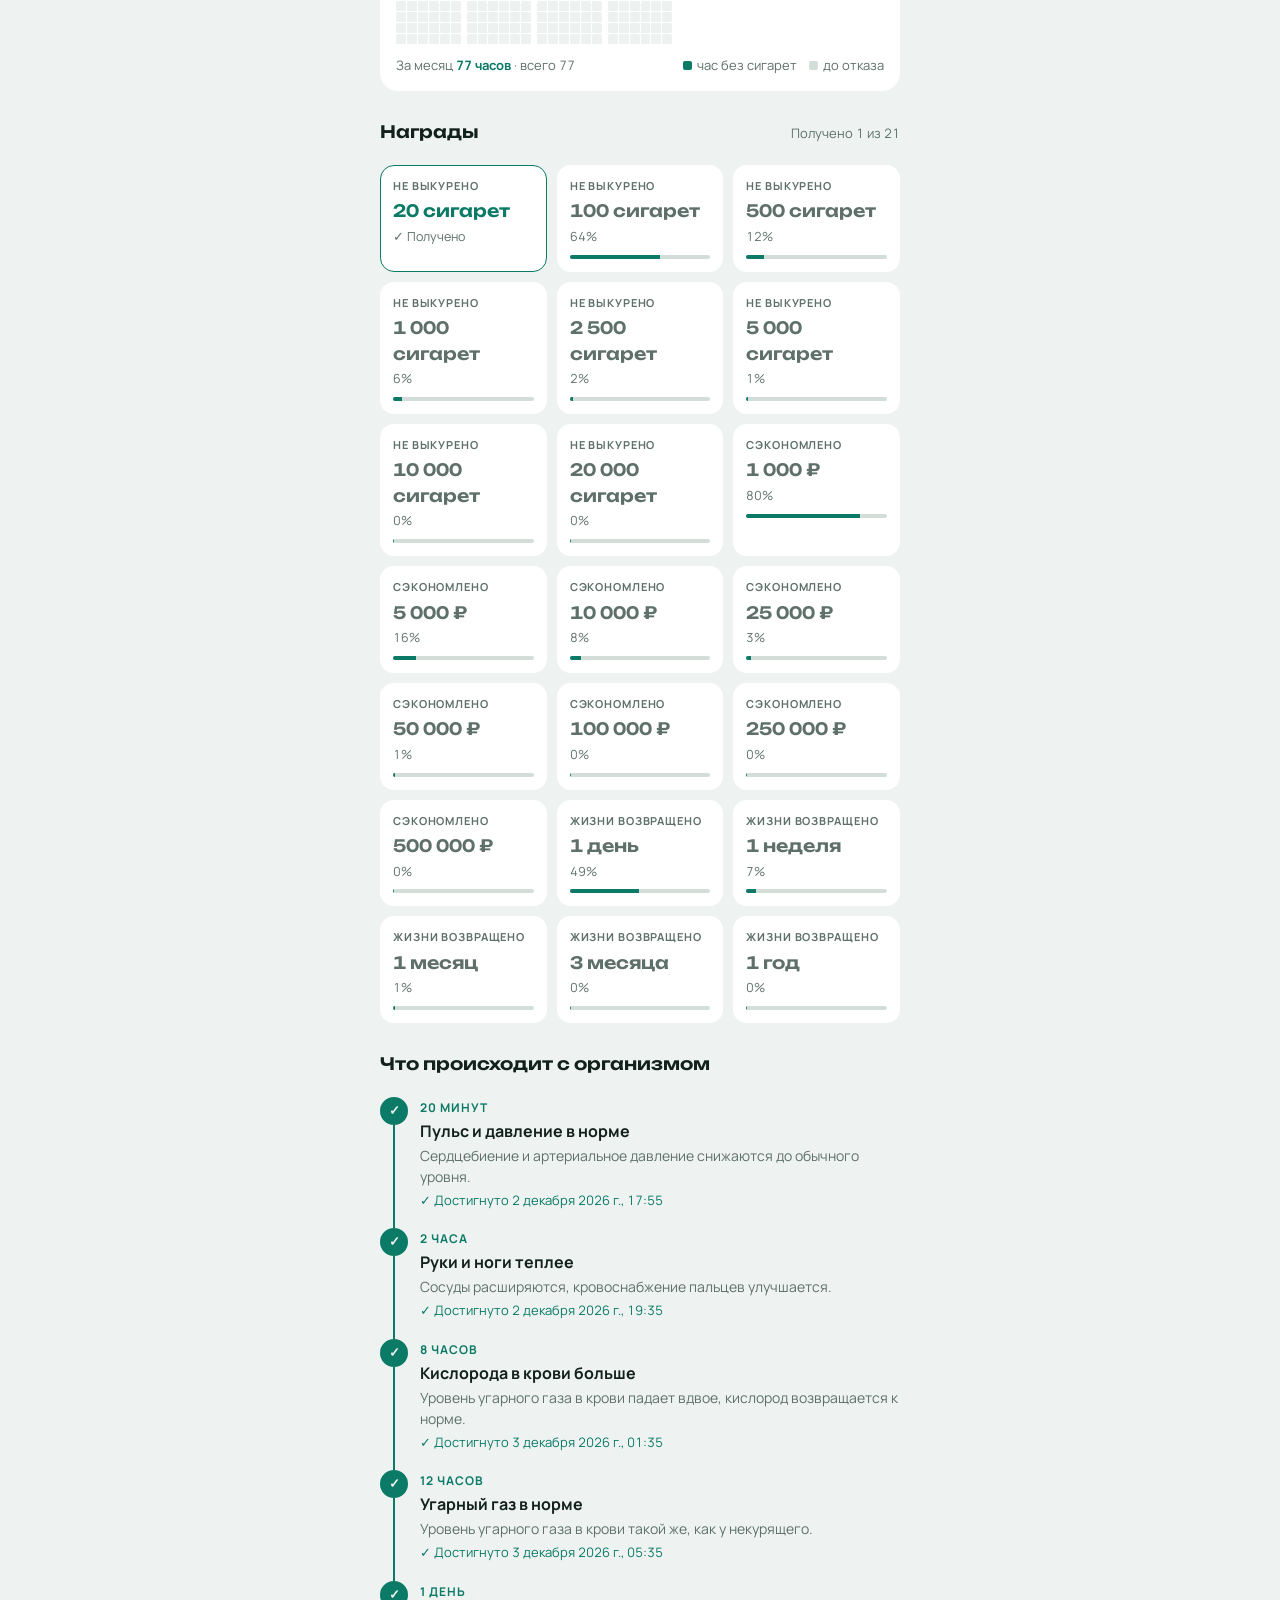
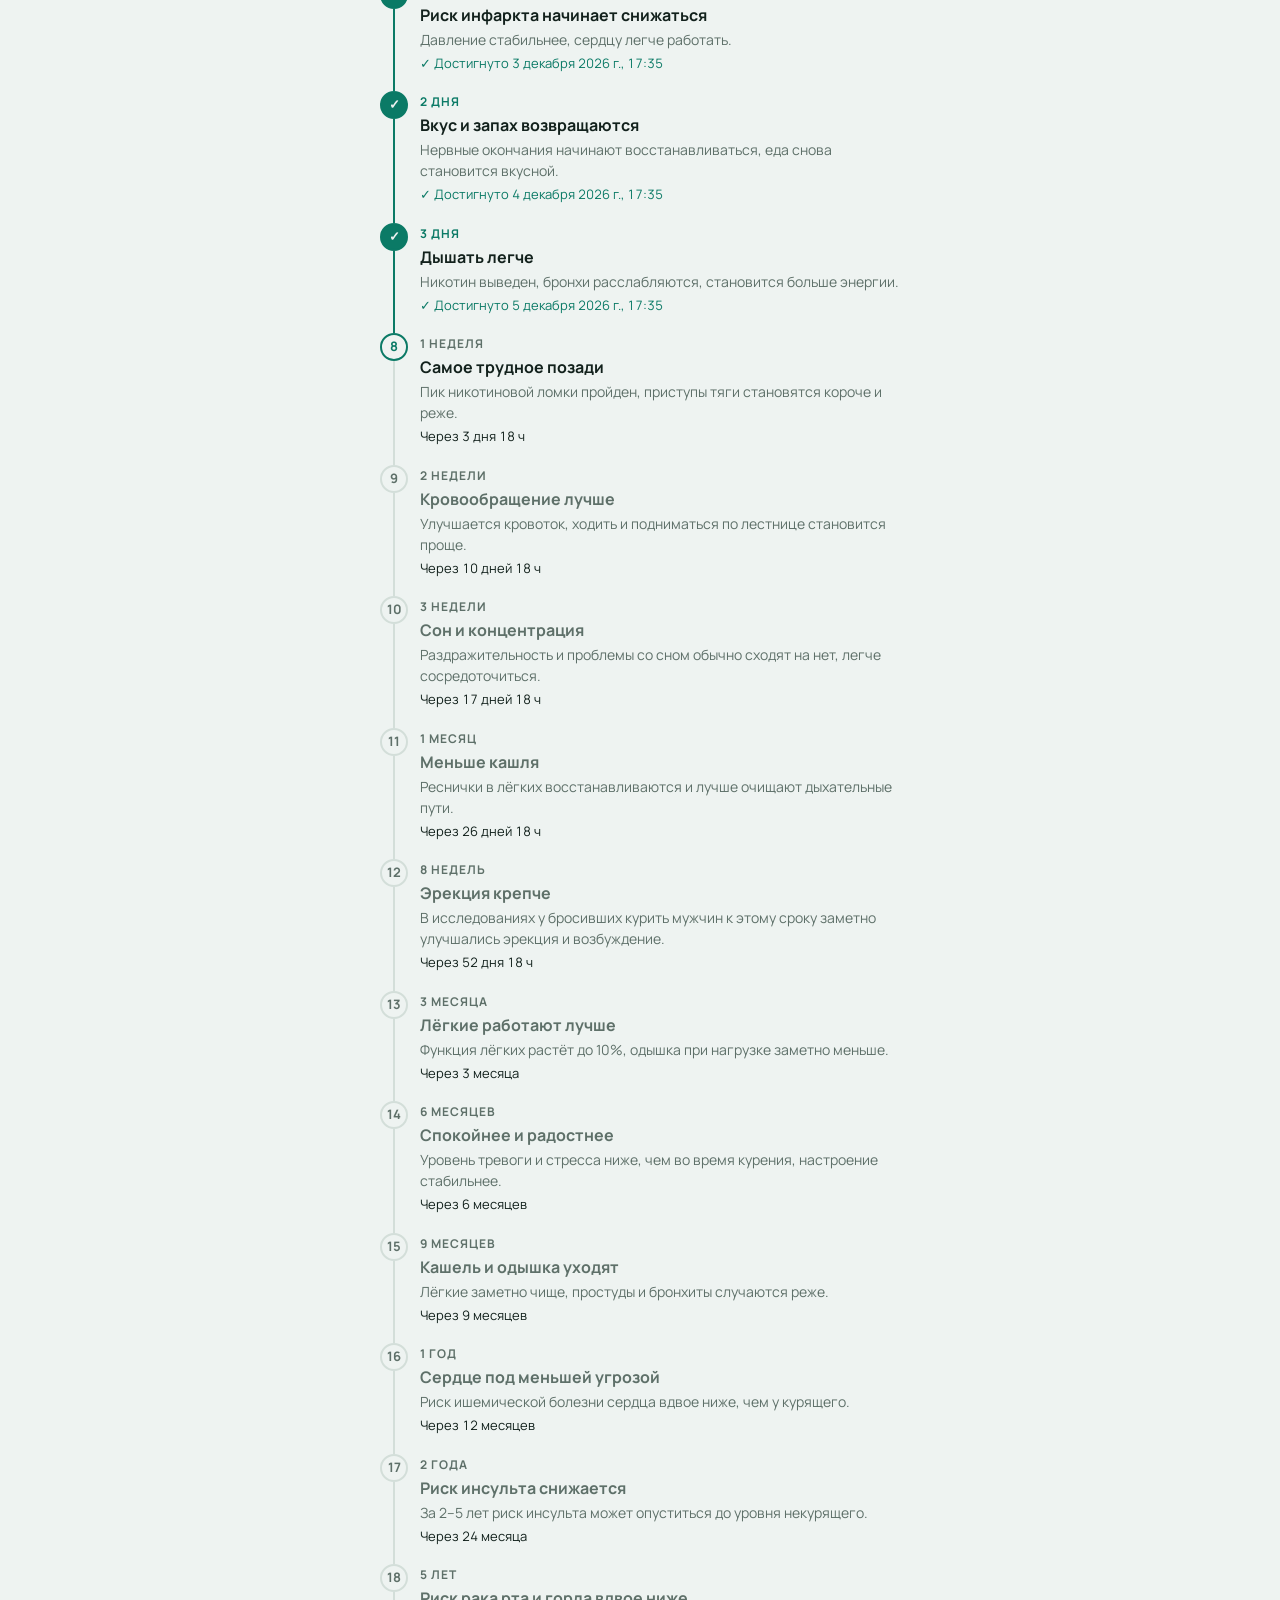
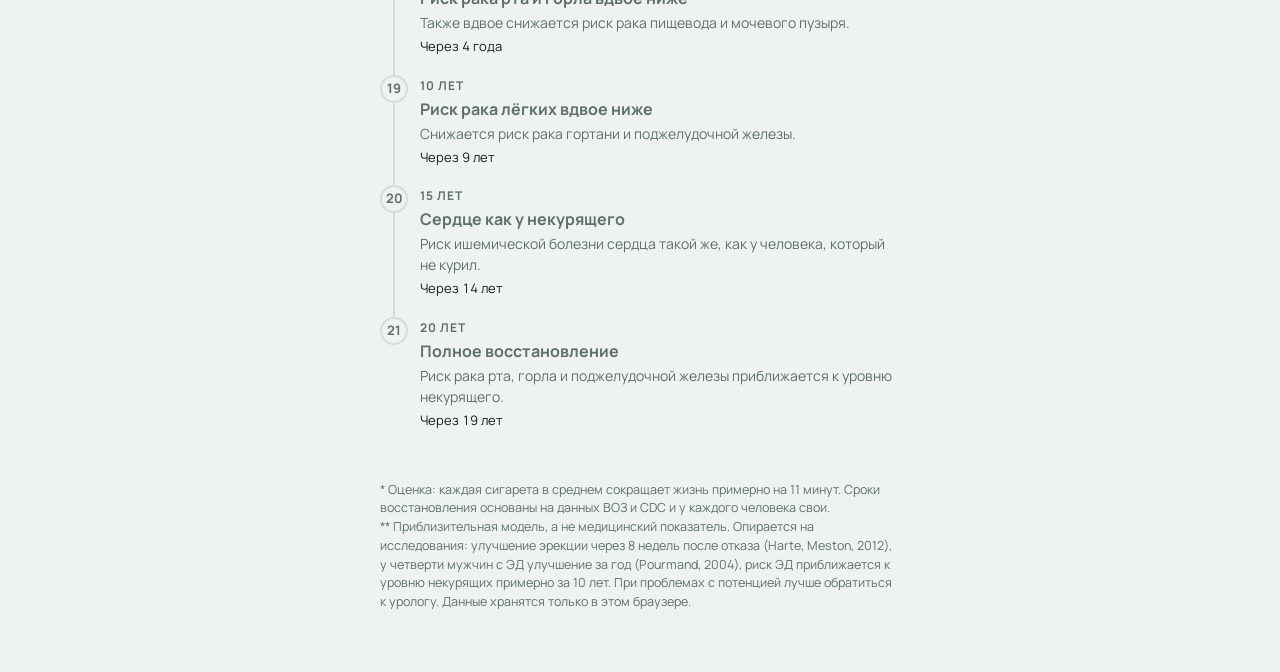
==== commit 10383c9f: "Add craving help, sharing, backup and PWA extras - 'Тянет закурить?' screen: 4/6 breathing, 3-minute" ====
--- a/index.html
+++ b/index.html
@@ -203,7 +203,32 @@
   bottom: calc(20px + env(safe-area-inset-bottom, 0px));
   background: var(--fg); color: var(--bg); padding: 10px 16px; border-radius: 999px; font-size: 14px; font-weight: 600;
 }
-@media (prefers-reduced-motion: reduce) { .bar > i { transition: none; } .hours i.c { animation: none; opacity: .5; } }
+.top-actions { display: flex; gap: 8px; }
+
+/* craving help: a card on the page and a full-screen breathing overlay */
+.sos { background: var(--surface); border-radius: 18px; padding: 16px 18px; display: flex; align-items: center; justify-content: space-between; gap: 12px; flex-wrap: wrap; }
+.sos-text { font-size: 14px; color: var(--muted); }
+.sos-text b { color: var(--fg); font-weight: 700; }
+.sos-text .sos-won { color: var(--accent); font-variant-numeric: tabular-nums; }
+.sos-screen {
+  position: fixed; inset: 0; z-index: 10; background: var(--bg); overflow-y: auto;
+  padding: calc(24px + env(safe-area-inset-top, 0px)) max(16px, env(safe-area-inset-right, 0px)) calc(24px + env(safe-area-inset-bottom, 0px)) max(16px, env(safe-area-inset-left, 0px));
+}
+.sos-inner { max-width: 420px; min-height: 100%; margin: 0 auto; display: flex; flex-direction: column; align-items: center; justify-content: center; gap: 18px; text-align: center; }
+.sos-title { font-family: var(--display); font-size: 20px; font-weight: 600; text-wrap: balance; }
+.sos-sub { color: var(--muted); font-size: 14px; margin-top: -8px; }
+.breath { width: 220px; height: 220px; display: grid; place-items: center; position: relative; }
+.breath::before {
+  content: ""; position: absolute; inset: 0; border-radius: 50%; background: var(--accent-soft);
+  transform: scale(.55); animation: breathe 10s ease-in-out infinite;
+}
+.breath span { position: relative; font-family: var(--display); font-size: 22px; font-weight: 600; color: var(--accent); }
+@keyframes breathe { 40% { transform: scale(1); } 100% { transform: scale(.55); } }
+.sos-timer { font-family: var(--display); font-size: 34px; font-weight: 600; font-variant-numeric: tabular-nums; }
+.sos-tip { background: var(--surface); border-radius: 14px; padding: 12px 14px; font-size: 14px; min-height: 3em; width: 100%; }
+.sos-inner .actions { justify-content: center; }
+
+@media (prefers-reduced-motion: reduce) { .bar > i { transition: none; } .hours i.c { animation: none; opacity: .5; } .breath::before { animation: none; transform: scale(.8); } }
 </style>
 </head>
 <body>
@@ -211,7 +236,10 @@
 <div class="app">
   <div class="top">
     <div class="brand">Дни без дыма</div>
-    <button class="icon-btn" id="openSettings" type="button">Настройки</button>
+    <div class="top-actions">
+      <button class="icon-btn" id="share" type="button" hidden>Поделиться</button>
+      <button class="icon-btn" id="openSettings" type="button">Настройки</button>
+    </div>
   </div>
 
   <div class="demo" id="demo" hidden>
@@ -246,6 +274,15 @@
       </div>
     </form>
     <div class="confirm">
+      <div style="font-weight:600">Резервная копия</div>
+      <div class="note" style="margin:0">Данные живут только в этом браузере. Сохраните файл, чтобы перенести их на другое устройство.</div>
+      <div class="actions">
+        <button class="btn ghost" type="button" id="backup">Сохранить копию</button>
+        <button class="btn ghost" type="button" id="restore">Восстановить</button>
+        <input type="file" id="restoreFile" accept=".json,application/json" hidden>
+      </div>
+    </div>
+    <div class="confirm">
       <button class="btn danger" type="button" id="relapse">Сорвался, начать заново</button>
       <div id="relapseConfirm" hidden>
         <p style="margin:0 0 10px">Счётчик начнётся с текущего момента. Это нормально: большинство бросает не с первой попытки.</p>
@@ -262,6 +299,11 @@
     <div class="days"><span class="days-num" id="days">0</span><span class="days-word" id="daysWord">дней</span></div>
     <div class="clock" id="clock"></div>
     <div class="since" id="since"></div>
+  </section>
+
+  <section class="sos">
+    <div class="sos-text"><b>Тянет закурить?</b><br>Приступ тяги проходит за 3–5 минут. <span class="sos-won" id="sosWon"></span></div>
+    <button class="btn" id="sosOpen" type="button">Помогите</button>
   </section>
 
   <section class="stats">
@@ -313,6 +355,20 @@
   <ol class="timeline" id="timeline"></ol>
 
   <p class="note">* Оценка: каждая сигарета в среднем сокращает жизнь примерно на 11 минут. Сроки восстановления основаны на данных ВОЗ и CDC и у каждого человека свои.<br>** Приблизительная модель, а не медицинский показатель. Опирается на исследования: улучшение эрекции через 8 недель после отказа (Harte, Meston, 2012), у четверти мужчин с ЭД улучшение за год (Pourmand, 2004), риск ЭД приближается к уровню некурящих примерно за 10 лет. При проблемах с потенцией лучше обратиться к урологу. Данные хранятся только в этом браузере.</p>
+</div>
+
+<div class="sos-screen" id="sosScreen" role="dialog" aria-modal="true" aria-labelledby="sosTitle" hidden>
+  <div class="sos-inner">
+    <div class="sos-title" id="sosTitle">Подышите вместе со мной</div>
+    <div class="sos-sub">Вдох 4 секунды, выдох 6. Тяга ослабнет.</div>
+    <div class="breath"><span id="sosPhase">Вдох</span></div>
+    <div class="sos-timer" id="sosTimer">3:00</div>
+    <div class="sos-tip" id="sosTip"></div>
+    <div class="actions">
+      <button class="btn" id="sosWin" type="button">Справился</button>
+      <button class="btn ghost" id="sosClose" type="button">Закрыть</button>
+    </div>
+  </div>
 </div>
 
 <div class="toast" id="toast" hidden></div>
@@ -390,7 +446,10 @@
   return null;
 }
 function save(s) {
-  try { localStorage.setItem(KEY, JSON.stringify(s)); return true; } catch (e) { return false; }
+  try { localStorage.setItem(KEY, JSON.stringify(s)); } catch (e) { return false; }
+  // Ask the browser not to evict the data (Safari clears storage of unused sites)
+  if (navigator.storage && navigator.storage.persist) navigator.storage.persist().catch(() => {});
+  return true;
 }
 
 function plural(n, forms) {
@@ -540,6 +599,19 @@
   }
   if (lastDoneCount !== -1 && doneCount > lastDoneCount && !isDemo) toast("Новое достижение: " + MILESTONES[doneCount - 1].title);
   lastDoneCount = doneCount;
+
+  const won = state.cravings || 0;
+  $("sosWon").textContent = won ? "Тяг побеждено: " + fmtNum(won) : "";
+  $("share").hidden = isDemo;
+  updateBadge(isDemo ? 0 : d);
+}
+
+// Day count on the home-screen icon (installed app, where the browser supports it)
+let badgeDays = -1;
+function updateBadge(d) {
+  if (d === badgeDays || !("setAppBadge" in navigator)) return;
+  badgeDays = d;
+  (d ? navigator.setAppBadge(d) : navigator.clearAppBadge()).catch(() => {});
 }
 
 let toastTimer;
@@ -567,7 +639,7 @@
   const q = fromLocalInput($("quit").value);
   if (!q) { toast("Укажите дату и время"); return; }
   if (q.getTime() > Date.now()) { toast("Дата не может быть в будущем"); return; }
-  state = { quit: q.toISOString(), perDay: +$("perDay").value || 20, perPack: +$("perPack").value || 20, price: +$("price").value || 0 };
+  state = { quit: q.toISOString(), perDay: +$("perDay").value || 20, perPack: +$("perPack").value || 20, price: +$("price").value || 0, cravings: isDemo ? 0 : state.cravings || 0 };
   isDemo = false; $("demo").hidden = true; lastDoneCount = -1; calMonth = nowMonth();
   toast(save(state) ? "Сохранено" : "Сохранено до закрытия страницы: браузер не даёт хранить данные");
   closeSheet(); render();
@@ -580,6 +652,90 @@
   save(state); closeSheet(); render(); toast("Новый отсчёт пошёл. Вы справитесь");
 };
 
+// Craving help: breathing pace 4 s in / 6 s out, a 3-minute countdown, rotating tips
+const SOS_LEN = 3 * MIN;
+const TIPS = [
+  "Выпейте стакан холодной воды маленькими глотками.",
+  "Встаньте и пройдитесь, хотя бы по комнате.",
+  "Займите руки: телефон, ручка, эспандер, что угодно.",
+  "Пожуйте жвачку, морковку или семечки.",
+  "Напишите или позвоните кому-нибудь.",
+  "Умойтесь холодной водой.",
+  "Вспомните, зачем вы бросаете. Это всё ещё важно.",
+  "Сделайте 10 приседаний: тяге не нравится движение."
+];
+let sosStart = 0, sosTimer = null, wakeLock = null;
+function sosTick() {
+  const t = Date.now() - sosStart, left = Math.max(0, SOS_LEN - t);
+  $("sosPhase").textContent = t % 10000 < 4000 ? "Вдох" : "Выдох";
+  const sec = Math.ceil(left / 1000);
+  $("sosTimer").textContent = left ? Math.floor(sec / 60) + ":" + pad(sec % 60) : "Готово";
+  $("sosTip").textContent = left ? TIPS[Math.floor(t / 20000) % TIPS.length] : "Три минуты позади. Тяга слабеет, а вы снова сильнее.";
+}
+async function openSos() {
+  sosStart = Date.now(); sosTick();
+  $("sosScreen").hidden = false; document.body.style.overflow = "hidden";
+  clearInterval(sosTimer); sosTimer = setInterval(sosTick, 250);
+  $("sosWin").focus();
+  // Keep the screen on while breathing
+  try { wakeLock = await navigator.wakeLock.request("screen"); } catch (e) { wakeLock = null; }
+}
+function closeSos() {
+  $("sosScreen").hidden = true; document.body.style.overflow = "";
+  clearInterval(sosTimer);
+  if (wakeLock) { wakeLock.release().catch(() => {}); wakeLock = null; }
+}
+$("sosOpen").onclick = openSos;
+$("sosClose").onclick = closeSos;
+$("sosWin").onclick = () => {
+  state = { ...state, cravings: (state.cravings || 0) + 1 };
+  if (!isDemo) save(state);
+  closeSos(); render(); toast("Ещё одна победа над тягой");
+};
+document.addEventListener("keydown", e => { if (e.key === "Escape" && !$("sosScreen").hidden) closeSos(); });
+document.addEventListener("visibilitychange", async () => {
+  if (document.visibilityState === "visible" && !$("sosScreen").hidden && !wakeLock) {
+    try { wakeLock = await navigator.wakeLock.request("screen"); } catch (e) {}
+  }
+});
+
+$("share").onclick = async () => {
+  const ms = Math.max(0, Date.now() - new Date(state.quit).getTime()), d = Math.floor(ms / DAY);
+  const cigs = ms / DAY * state.perDay;
+  const text = `Не курю ${fmtNum(d)} ${plural(d, ["день", "дня", "дней"])}: ${fmtNum(cigs)} ${plural(cigs, ["сигарета", "сигареты", "сигарет"])} не выкурено, ${fmtNum(cigs / state.perPack * state.price)} ₽ сэкономлено.`;
+  if (navigator.share) {
+    try { await navigator.share({ title: "Дни без дыма", text }); } catch (e) {}
+    return;
+  }
+  try { await navigator.clipboard.writeText(text); toast("Скопировано"); } catch (e) { toast(text); }
+};
+
+$("backup").onclick = async () => {
+  if (isDemo) { toast("Сначала укажите свою дату"); return; }
+  const name = "bez-dyma-" + new Date().toISOString().slice(0, 10) + ".json";
+  const file = new File([JSON.stringify(state, null, 2)], name, { type: "application/json" });
+  // On phones the share sheet is the easiest way to put the file into Files, Drive or a chat
+  if (navigator.canShare && navigator.canShare({ files: [file] })) {
+    try { await navigator.share({ files: [file], title: "Дни без дыма" }); return; } catch (e) { if (e.name === "AbortError") return; }
+  }
+  const a = document.createElement("a");
+  a.href = URL.createObjectURL(file); a.download = name; a.click();
+  setTimeout(() => URL.revokeObjectURL(a.href), 1000);
+};
+$("restore").onclick = () => $("restoreFile").click();
+$("restoreFile").onchange = async e => {
+  const f = e.target.files[0]; e.target.value = "";
+  if (!f) return;
+  try {
+    const s = JSON.parse(await f.text()), q = new Date(s.quit);
+    if (isNaN(q) || q.getTime() > Date.now() || !(s.perDay > 0) || !(s.perPack > 0) || !(s.price >= 0)) throw 0;
+    state = { quit: q.toISOString(), perDay: +s.perDay, perPack: +s.perPack, price: +s.price, cravings: Math.max(0, +s.cravings || 0) };
+  } catch (err) { toast("Не получилось прочитать файл"); return; }
+  isDemo = false; $("demo").hidden = true; lastDoneCount = -1; calMonth = nowMonth(); calKey = "";
+  toast(save(state) ? "Данные восстановлены" : "Восстановлено до закрытия страницы");
+  closeSheet(); render();
+};
+
 state = load();
 if (!state) {
   isDemo = true;
@@ -588,6 +744,8 @@
 }
 render();
 setInterval(render, 1000);
+// Home-screen shortcut "Хочется курить" opens ./?sos
+if (new URLSearchParams(location.search).has("sos")) { history.replaceState(null, "", location.pathname); openSos(); }
 </script>
 <script>
 if ("serviceWorker" in navigator) navigator.serviceWorker.register("sw.js").catch(() => {});
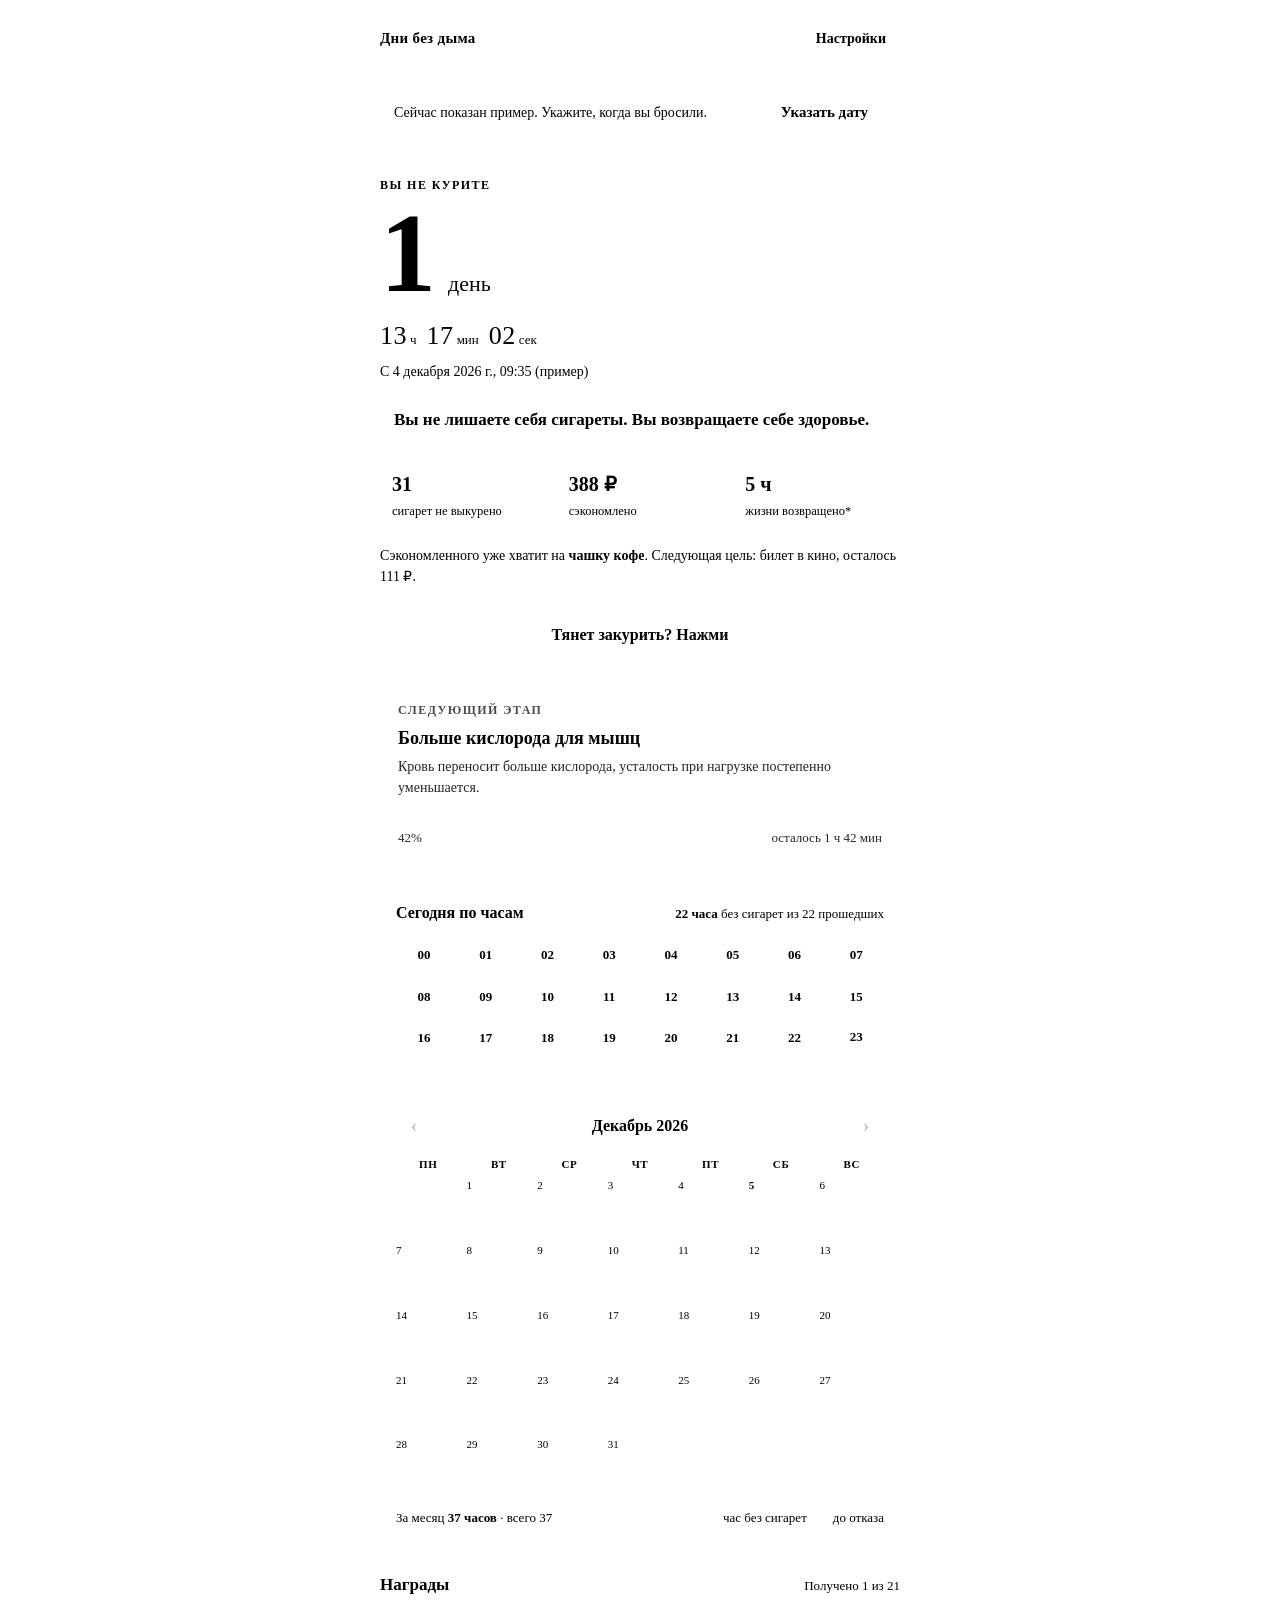
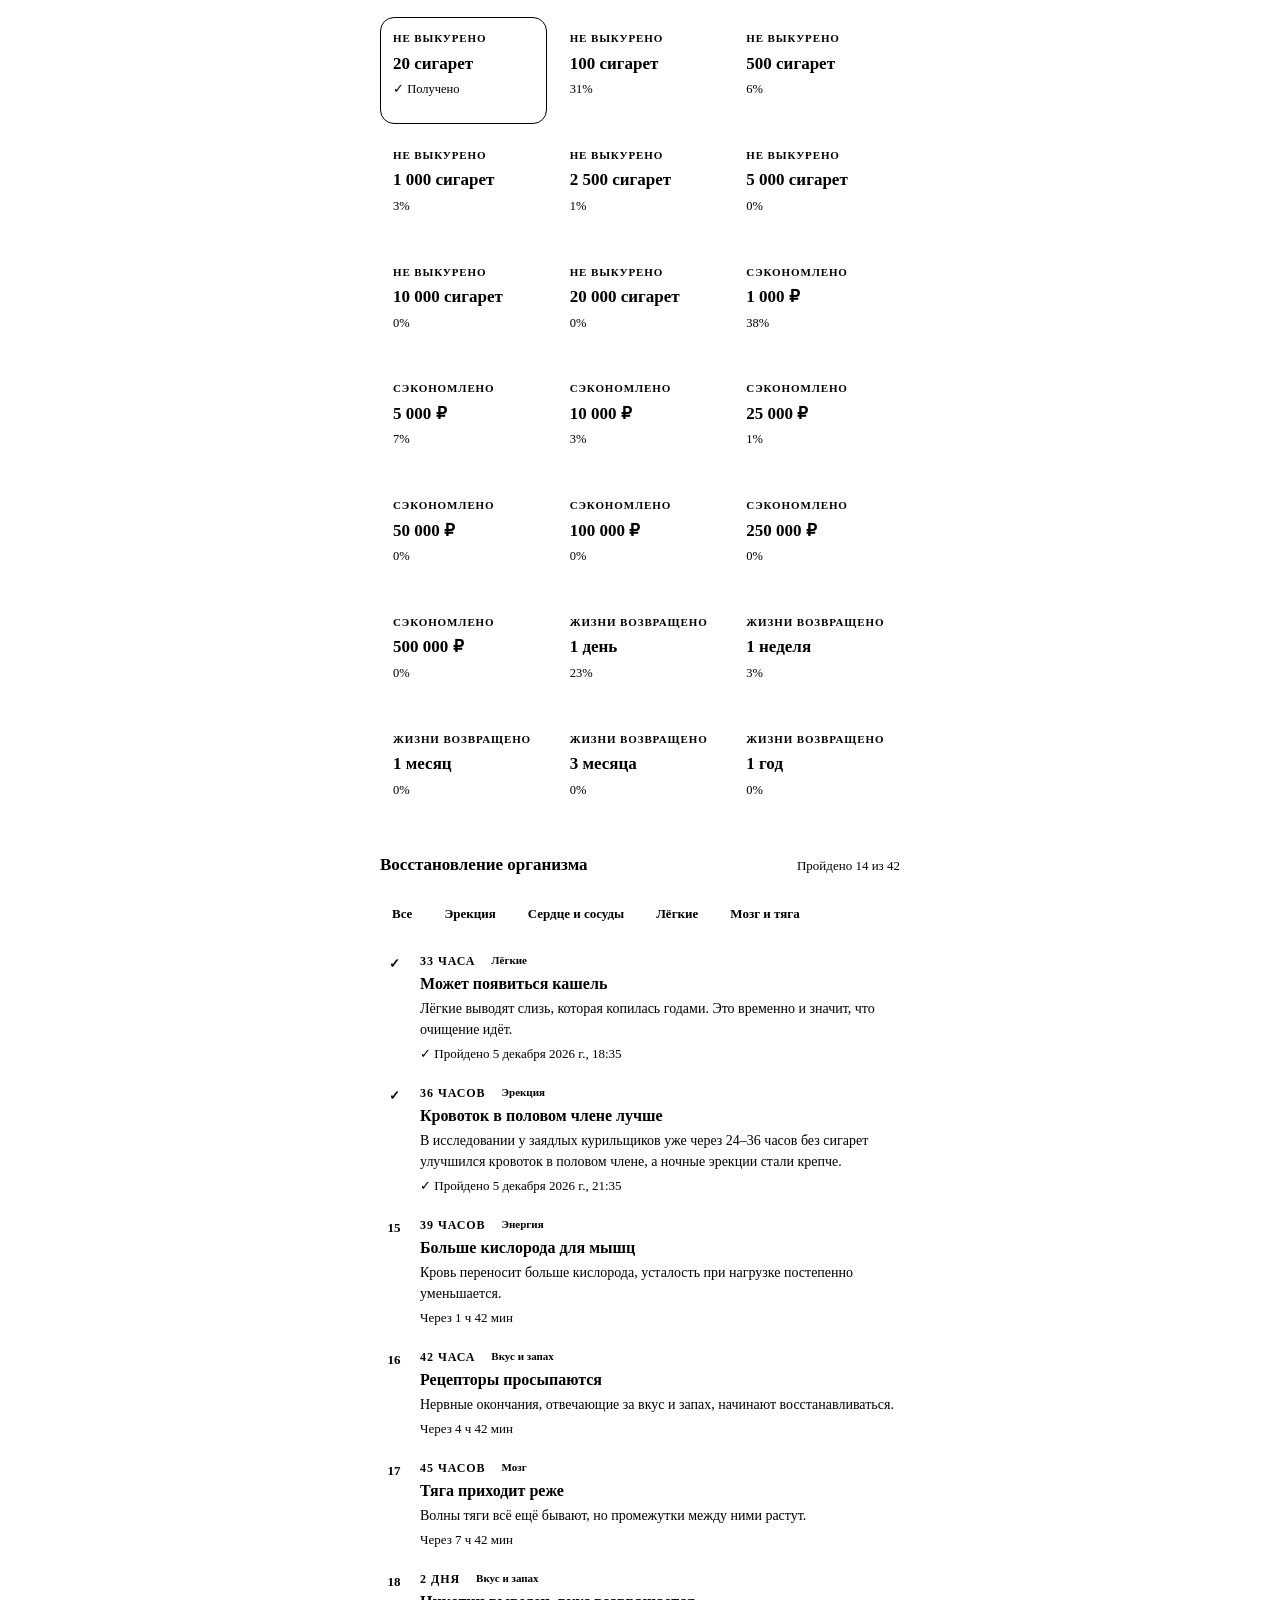
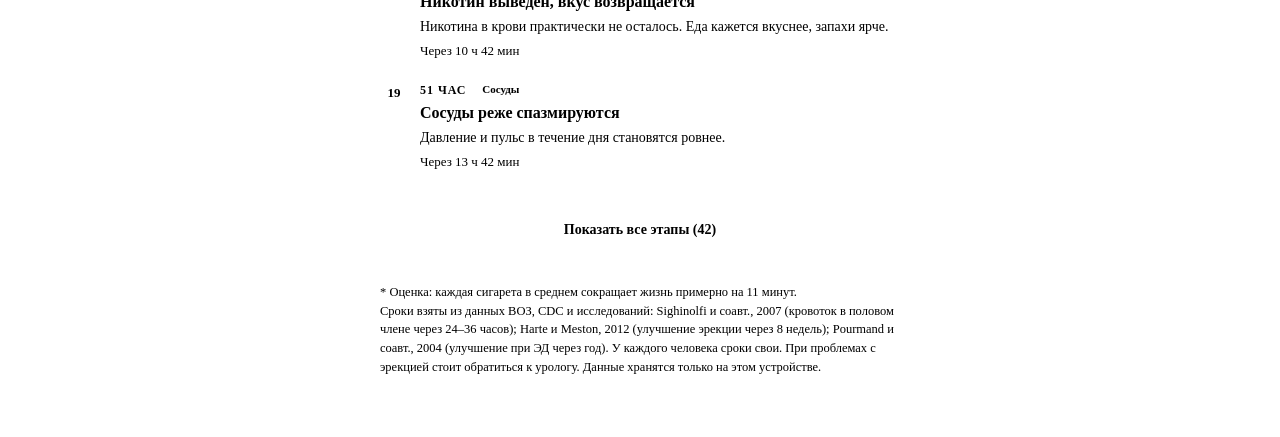
==== commit 32f9ba85: "Rewrite app: hourly recovery facts, craving help, daily motivation Co-Authored-By: Claude Opus 5.5 <" ====
--- a/index.html
+++ b/index.html
@@ -14,13 +14,12 @@
 :root { color-scheme: light; padding-top: env(safe-area-inset-top, 0px); padding-bottom: env(safe-area-inset-bottom, 0px); }
 body { margin: 0; font-family: -apple-system, system-ui, sans-serif; font-size: 14px; -webkit-text-size-adjust: 100%; }
 [hidden] { display: none !important; }
-</style>
 <title>Дни без дыма</title>
 <link rel="preconnect" href="https://fonts.googleapis.com">
 <link rel="preconnect" href="https://fonts.gstatic.com" crossorigin>
 <link rel="stylesheet" href="https://fonts.googleapis.com/css2?family=Unbounded:wght@400;600;700&family=Manrope:wght@400;500;600;700&display=swap">
 <style>
-/* Layout: one narrow phone column — live timer on top, three savings figures, then the health timeline as a vertical track */
+/* Layout: one narrow phone column — live timer, savings, craving help, today's hours, month calendar, rewards, then the recovery timeline */
 :root {
   --bg: #EEF3F1;
   --surface: #FFFFFF;
@@ -29,6 +28,8 @@
   --line: #D3DED9;
   --accent: #0B7A66;
   --accent-soft: #D5EDE6;
+  --rose: #A8456B;
+  --rose-soft: #F5E1E9;
   --warn: #B4472F;
   --display: "Unbounded", "Arial Black", system-ui, sans-serif;
   --body: "Manrope", -apple-system, "Segoe UI", Roboto, sans-serif;
@@ -36,13 +37,15 @@
 @media (prefers-color-scheme: dark) {
   :root:not([data-theme="light"]) {
     --bg: #0C1613; --surface: #14211D; --fg: #E4EFEB; --muted: #8FA59D;
-    --line: #23352F; --accent: #3FC7A8; --accent-soft: #173A31; --warn: #F08A6E;
+    --line: #23352F; --accent: #3FC7A8; --accent-soft: #173A31;
+    --rose: #EC8FB2; --rose-soft: #3A1E2A; --warn: #F08A6E;
     color-scheme: dark;
   }
 }
 :root[data-theme="dark"] {
   --bg: #0C1613; --surface: #14211D; --fg: #E4EFEB; --muted: #8FA59D;
-  --line: #23352F; --accent: #3FC7A8; --accent-soft: #173A31; --warn: #F08A6E;
+  --line: #23352F; --accent: #3FC7A8; --accent-soft: #173A31;
+  --rose: #EC8FB2; --rose-soft: #3A1E2A; --warn: #F08A6E;
   color-scheme: dark;
 }
 
@@ -55,22 +58,29 @@
   padding-block: 20px 48px;
 }
 .app { max-width: 520px; margin: 0 auto; display: flex; flex-direction: column; gap: 20px; }
+button:focus-visible, input:focus-visible { outline: 2px solid var(--accent); outline-offset: 2px; }
+h2 { font-family: var(--display); font-size: 17px; font-weight: 600; margin: 8px 0 0; }
+.eyebrow { font-size: 12px; text-transform: uppercase; letter-spacing: .12em; color: var(--muted); font-weight: 600; }
+.card { background: var(--surface); border-radius: 18px; padding: 16px; display: flex; flex-direction: column; gap: 12px; }
+.card-head { display: flex; justify-content: space-between; align-items: baseline; gap: 10px; flex-wrap: wrap; }
+.card-title { font-family: var(--display); font-weight: 600; font-size: 16px; }
+.card-sum { font-size: 13px; color: var(--muted); font-variant-numeric: tabular-nums; }
+.card-sum b { color: var(--accent); }
 
 .top { display: flex; justify-content: space-between; align-items: center; gap: 12px; }
 .brand { font-family: var(--display); font-weight: 600; font-size: 15px; letter-spacing: .02em; }
-.icon-btn {
+.pill-btn {
   font: inherit; font-size: 14px; font-weight: 600; color: var(--accent);
   background: var(--accent-soft); border: 0; border-radius: 999px; padding: 8px 14px; cursor: pointer;
 }
-button:focus-visible, input:focus-visible { outline: 2px solid var(--accent); outline-offset: 2px; }
 
 .demo {
   background: var(--surface); border: 1px dashed var(--accent); border-radius: 14px;
   padding: 12px 14px; font-size: 14px; display: flex; gap: 12px; align-items: center; justify-content: space-between; flex-wrap: wrap;
 }
 
+/* hero */
 .hero { padding-block: 8px 4px; }
-.eyebrow { font-size: 12px; text-transform: uppercase; letter-spacing: .12em; color: var(--muted); font-weight: 600; }
 .days { display: flex; align-items: baseline; gap: 12px; margin-top: 6px; }
 .days-num { font-family: var(--display); font-weight: 700; font-size: clamp(64px, 22vw, 112px); line-height: .95; color: var(--accent); font-variant-numeric: tabular-nums; }
 .days-word { font-family: var(--display); font-size: 22px; font-weight: 400; }
@@ -78,12 +88,37 @@
 .clock span { color: var(--muted); font-size: 13px; font-family: var(--body); margin: 0 10px 0 3px; letter-spacing: 0; }
 .since { color: var(--muted); font-size: 14px; margin-top: 6px; }
 
+/* thought of the day */
+.quote { border-left: 3px solid var(--accent); padding: 2px 0 2px 14px; font-size: 17px; font-weight: 600; line-height: 1.45; text-wrap: balance; }
+
+/* stats */
 .stats { display: grid; grid-template-columns: repeat(3, 1fr); gap: 10px; }
 .stat { background: var(--surface); border-radius: 14px; padding: 14px 12px; min-width: 0; }
 .stat-val { font-family: var(--display); font-weight: 600; font-size: 20px; font-variant-numeric: tabular-nums; overflow-wrap: anywhere; }
 .stat-label { font-size: 12.5px; color: var(--muted); line-height: 1.3; margin-top: 4px; }
 @media (max-width: 360px) { .stat-val { font-size: 17px; } }
-
+.buy { font-size: 14px; color: var(--muted); margin-top: -8px; }
+.buy b { color: var(--fg); }
+
+/* craving help */
+.sos-btn {
+  font: inherit; font-weight: 700; font-size: 16px; width: 100%; padding: 16px; border-radius: 16px; cursor: pointer;
+  border: 2px solid var(--accent); background: transparent; color: var(--accent);
+  display: flex; justify-content: center; align-items: center; gap: 10px;
+}
+.sos { background: var(--surface); border-radius: 18px; padding: 20px 16px; display: flex; flex-direction: column; gap: 16px; align-items: center; text-align: center; }
+.breath-wrap { width: 180px; height: 180px; display: grid; place-items: center; max-width: 100%; }
+.breath {
+  width: 100%; height: 100%; border-radius: 50%; background: var(--accent-soft); border: 3px solid var(--accent);
+  display: grid; place-items: center; transform: scale(.55); transition: transform 4s ease-in-out;
+}
+.breath.big { transform: scale(1); }
+.breath-word { font-family: var(--display); font-weight: 600; font-size: 18px; color: var(--accent); transform: scale(1.4); }
+.breath.big .breath-word { transform: none; }
+.sos-time { font-family: var(--display); font-size: 28px; font-variant-numeric: tabular-nums; }
+.sos-tips { text-align: left; margin: 0; padding-left: 20px; font-size: 14px; color: var(--muted); display: flex; flex-direction: column; gap: 6px; }
+
+/* next milestone */
 .next { background: var(--fg); color: var(--bg); border-radius: 18px; padding: 18px; }
 .next .eyebrow { color: inherit; opacity: .7; }
 .next-title { font-family: var(--display); font-size: 18px; font-weight: 600; margin-top: 6px; text-wrap: balance; }
@@ -92,36 +127,7 @@
 .bar > i { display: block; height: 100%; background: var(--accent); border-radius: inherit; transition: width .6s; }
 .next-meta { display: flex; justify-content: space-between; font-size: 13px; margin-top: 8px; opacity: .85; font-variant-numeric: tabular-nums; gap: 8px; }
 
-h2 { font-family: var(--display); font-size: 17px; font-weight: 600; margin: 8px 0 0; }
-
-/* potency recovery card */
-.pot { background: var(--surface); border-radius: 18px; padding: 18px; display: flex; flex-direction: column; gap: 8px; }
-.pot-row { display: flex; align-items: baseline; gap: 10px; flex-wrap: wrap; }
-.pot-num { font-family: var(--display); font-weight: 700; font-size: 40px; line-height: 1; color: var(--accent); font-variant-numeric: tabular-nums; }
-.pot-label { font-weight: 600; }
-.pot .bar { background: var(--accent-soft); margin-top: 4px; }
-.pot-text { font-size: 14px; color: var(--muted); }
-
-/* reward badges */
-.badges-head { display: flex; justify-content: space-between; align-items: baseline; gap: 10px; flex-wrap: wrap; }
-.badges-count { font-size: 13px; color: var(--muted); font-variant-numeric: tabular-nums; }
-.badges { display: grid; grid-template-columns: repeat(auto-fill, minmax(145px, 1fr)); gap: 10px; }
-.badge { background: var(--surface); border-radius: 14px; padding: 12px; display: flex; flex-direction: column; gap: 4px; min-width: 0; border: 1px solid transparent; }
-.badge.done { border-color: var(--accent); }
-.badge-k { font-size: 11px; text-transform: uppercase; letter-spacing: .08em; color: var(--muted); font-weight: 700; }
-.badge-v { font-family: var(--display); font-weight: 600; font-size: 17px; font-variant-numeric: tabular-nums; overflow-wrap: anywhere; }
-.badge.done .badge-v { color: var(--accent); }
-.badge.locked .badge-v { color: var(--muted); }
-.badge-s { font-size: 12.5px; color: var(--muted); font-variant-numeric: tabular-nums; }
-.mbar { height: 4px; border-radius: 99px; background: var(--line); overflow: hidden; margin-top: 4px; }
-.mbar > i { display: block; height: 100%; background: var(--accent); }
-
 /* today: 24 large hour tiles, the running hour fills up minute by minute */
-.today-box { background: var(--surface); border-radius: 18px; padding: 16px; display: flex; flex-direction: column; gap: 12px; }
-.today-head { display: flex; justify-content: space-between; align-items: baseline; gap: 10px; flex-wrap: wrap; }
-.today-title { font-family: var(--display); font-weight: 600; font-size: 16px; }
-.today-sum { font-size: 13px; color: var(--muted); font-variant-numeric: tabular-nums; }
-.today-sum b { color: var(--accent); }
 .today-grid { display: grid; grid-template-columns: repeat(6, minmax(0, 1fr)); gap: 6px; }
 .th {
   border-radius: 8px; padding: 8px 0; text-align: center; font-size: 13px; font-weight: 600;
@@ -133,11 +139,9 @@
 @media (min-width: 480px) { .today-grid { grid-template-columns: repeat(8, minmax(0, 1fr)); } }
 
 /* hour calendar: each day is a 6×4 grid of its 24 hours */
-.cal { background: var(--surface); border-radius: 18px; padding: 16px; display: flex; flex-direction: column; gap: 12px; }
-.cal-head { display: flex; align-items: center; justify-content: space-between; gap: 8px; }
-.cal-month { font-family: var(--display); font-weight: 600; font-size: 16px; }
 .nav { width: 36px; height: 36px; border-radius: 50%; border: 1px solid var(--line); background: transparent; color: var(--fg); font: inherit; font-size: 18px; line-height: 1; cursor: pointer; }
 .nav:disabled { opacity: .3; cursor: default; }
+.cal-head { display: flex; align-items: center; justify-content: space-between; gap: 8px; }
 .cal-grid { display: grid; grid-template-columns: repeat(7, minmax(0, 1fr)); gap: 8px 6px; }
 .wd { font-size: 11px; color: var(--muted); text-align: center; font-weight: 700; text-transform: uppercase; letter-spacing: .06em; }
 .day { min-width: 0; display: flex; flex-direction: column; gap: 3px; }
@@ -151,12 +155,30 @@
 .hours i.c { background: var(--accent); animation: pulse 1.6s ease-in-out infinite; }
 @keyframes pulse { 50% { opacity: .3; } }
 .cal-foot { display: flex; justify-content: space-between; align-items: center; gap: 10px; flex-wrap: wrap; font-size: 13px; color: var(--muted); }
-.cal-sum { font-variant-numeric: tabular-nums; }
-.cal-sum b { color: var(--accent); }
 .legend { display: flex; gap: 12px; flex-wrap: wrap; }
 .legend span { display: inline-flex; align-items: center; gap: 5px; }
 .legend i { width: 9px; height: 9px; border-radius: 2px; background: var(--line); display: inline-block; }
 .legend i.g { background: var(--accent); }
+
+/* reward badges */
+.badges { display: grid; grid-template-columns: repeat(auto-fill, minmax(145px, 1fr)); gap: 10px; }
+.badge { background: var(--surface); border-radius: 14px; padding: 12px; display: flex; flex-direction: column; gap: 4px; min-width: 0; border: 1px solid transparent; }
+.badge.done { border-color: var(--accent); }
+.badge-k { font-size: 11px; text-transform: uppercase; letter-spacing: .08em; color: var(--muted); font-weight: 700; }
+.badge-v { font-family: var(--display); font-weight: 600; font-size: 17px; font-variant-numeric: tabular-nums; overflow-wrap: anywhere; }
+.badge.done .badge-v { color: var(--accent); }
+.badge.locked .badge-v { color: var(--muted); }
+.badge-s { font-size: 12.5px; color: var(--muted); font-variant-numeric: tabular-nums; }
+.mbar { height: 4px; border-radius: 99px; background: var(--line); overflow: hidden; margin-top: 4px; }
+.mbar > i { display: block; height: 100%; background: var(--accent); }
+
+/* recovery timeline */
+.filters { display: flex; gap: 8px; flex-wrap: wrap; }
+.chip {
+  font: inherit; font-size: 13px; font-weight: 600; padding: 6px 12px; border-radius: 999px; cursor: pointer;
+  border: 1px solid var(--line); background: transparent; color: var(--muted);
+}
+.chip[aria-pressed="true"] { background: var(--fg); color: var(--bg); border-color: var(--fg); }
 .timeline { list-style: none; margin: 0; padding: 0; }
 .ms { display: grid; grid-template-columns: 28px 1fr; gap: 12px; position: relative; padding-bottom: 18px; }
 .ms::before { content: ""; position: absolute; left: 13px; top: 28px; bottom: 0; width: 2px; background: var(--line); }
@@ -169,19 +191,24 @@
 .ms.done .dot { background: var(--accent); border-color: var(--accent); color: var(--bg); }
 .ms.current .dot { border-color: var(--accent); color: var(--accent); }
 .ms-body { min-width: 0; padding-top: 2px; }
+.ms-top { display: flex; align-items: center; gap: 8px; flex-wrap: wrap; }
 .ms-when { font-size: 12px; font-weight: 700; letter-spacing: .08em; text-transform: uppercase; color: var(--muted); }
 .ms.done .ms-when { color: var(--accent); }
+.tag { font-size: 11px; font-weight: 700; padding: 1px 8px; border-radius: 999px; background: var(--accent-soft); color: var(--accent); }
+.tag.e { background: var(--rose-soft); color: var(--rose); }
 .ms-title { font-weight: 700; margin-top: 2px; }
 .ms-text { font-size: 14px; color: var(--muted); margin-top: 2px; }
 .ms.locked .ms-title { color: var(--muted); }
 .ms-status { font-size: 13px; margin-top: 4px; font-variant-numeric: tabular-nums; }
 .ms.done .ms-status { color: var(--accent); }
+.more-btn { font: inherit; font-weight: 700; font-size: 14px; color: var(--accent); background: none; border: 1px solid var(--line); border-radius: 12px; padding: 10px; cursor: pointer; width: 100%; }
 
 .note { font-size: 12.5px; color: var(--muted); }
 
 /* settings sheet */
 .sheet { background: var(--surface); border-radius: 18px; padding: 18px; display: flex; flex-direction: column; gap: 14px; }
 .sheet h3 { margin: 0; font-family: var(--display); font-size: 16px; font-weight: 600; }
+.form { display: flex; flex-direction: column; gap: 14px; }
 .field { display: flex; flex-direction: column; gap: 6px; }
 .field label { font-size: 13px; font-weight: 600; color: var(--muted); }
 .field input {
@@ -189,7 +216,7 @@
   border: 1px solid var(--line); border-radius: 10px; padding: 10px 12px; width: 100%; min-width: 0;
 }
 .row { display: grid; grid-template-columns: 1fr 1fr; gap: 12px; }
-.actions { display: flex; gap: 10px; flex-wrap: wrap; }
+.actions { display: flex; gap: 10px; flex-wrap: wrap; justify-content: center; }
 .btn {
   font: inherit; font-weight: 700; font-size: 15px; border: 0; border-radius: 12px; padding: 12px 18px; cursor: pointer;
   background: var(--accent); color: var(--bg);
@@ -199,36 +226,16 @@
 .btn.danger-solid { background: var(--warn); color: var(--bg); }
 .confirm { display: flex; flex-direction: column; gap: 10px; font-size: 14px; border-top: 1px solid var(--line); padding-top: 14px; }
 .toast {
-  position: fixed; left: 50%; transform: translateX(-50%);
+  position: fixed; left: 50%; transform: translateX(-50%); max-width: calc(100% - 32px); text-align: center;
   bottom: calc(20px + env(safe-area-inset-bottom, 0px));
   background: var(--fg); color: var(--bg); padding: 10px 16px; border-radius: 999px; font-size: 14px; font-weight: 600;
 }
-.top-actions { display: flex; gap: 8px; }
-
-/* craving help: a card on the page and a full-screen breathing overlay */
-.sos { background: var(--surface); border-radius: 18px; padding: 16px 18px; display: flex; align-items: center; justify-content: space-between; gap: 12px; flex-wrap: wrap; }
-.sos-text { font-size: 14px; color: var(--muted); }
-.sos-text b { color: var(--fg); font-weight: 700; }
-.sos-text .sos-won { color: var(--accent); font-variant-numeric: tabular-nums; }
-.sos-screen {
-  position: fixed; inset: 0; z-index: 10; background: var(--bg); overflow-y: auto;
-  padding: calc(24px + env(safe-area-inset-top, 0px)) max(16px, env(safe-area-inset-right, 0px)) calc(24px + env(safe-area-inset-bottom, 0px)) max(16px, env(safe-area-inset-left, 0px));
-}
-.sos-inner { max-width: 420px; min-height: 100%; margin: 0 auto; display: flex; flex-direction: column; align-items: center; justify-content: center; gap: 18px; text-align: center; }
-.sos-title { font-family: var(--display); font-size: 20px; font-weight: 600; text-wrap: balance; }
-.sos-sub { color: var(--muted); font-size: 14px; margin-top: -8px; }
-.breath { width: 220px; height: 220px; display: grid; place-items: center; position: relative; }
-.breath::before {
-  content: ""; position: absolute; inset: 0; border-radius: 50%; background: var(--accent-soft);
-  transform: scale(.55); animation: breathe 10s ease-in-out infinite;
-}
-.breath span { position: relative; font-family: var(--display); font-size: 22px; font-weight: 600; color: var(--accent); }
-@keyframes breathe { 40% { transform: scale(1); } 100% { transform: scale(.55); } }
-.sos-timer { font-family: var(--display); font-size: 34px; font-weight: 600; font-variant-numeric: tabular-nums; }
-.sos-tip { background: var(--surface); border-radius: 14px; padding: 12px 14px; font-size: 14px; min-height: 3em; width: 100%; }
-.sos-inner .actions { justify-content: center; }
-
-@media (prefers-reduced-motion: reduce) { .bar > i { transition: none; } .hours i.c { animation: none; opacity: .5; } .breath::before { animation: none; transform: scale(.8); } }
+@media (prefers-reduced-motion: reduce) {
+  .bar > i { transition: none; }
+  .hours i.c { animation: none; opacity: .5; }
+  .breath, .breath.big { transition: none; transform: none; }
+  .breath-word { transform: none; }
+}
 </style>
 </head>
 <body>
@@ -236,10 +243,7 @@
 <div class="app">
   <div class="top">
     <div class="brand">Дни без дыма</div>
-    <div class="top-actions">
-      <button class="icon-btn" id="share" type="button" hidden>Поделиться</button>
-      <button class="icon-btn" id="openSettings" type="button">Настройки</button>
-    </div>
+    <button class="pill-btn" id="openSettings" type="button">Настройки</button>
   </div>
 
   <div class="demo" id="demo" hidden>
@@ -249,7 +253,7 @@
 
   <section class="sheet" id="sheet" hidden>
     <h3>Мои данные</h3>
-    <form id="form" class="sheet" style="padding:0;gap:14px;background:none">
+    <form id="form" class="form">
       <div class="field">
         <label for="quit">Когда выкурили последнюю сигарету</label>
         <input type="datetime-local" id="quit" required>
@@ -268,25 +272,16 @@
         <label for="price">Цена пачки, ₽</label>
         <input type="number" id="price" min="0" step="1" inputmode="decimal" required>
       </div>
-      <div class="actions">
+      <div class="actions" style="justify-content:flex-start">
         <button class="btn" type="submit">Сохранить</button>
         <button class="btn ghost" type="button" id="closeSettings">Отмена</button>
       </div>
     </form>
     <div class="confirm">
-      <div style="font-weight:600">Резервная копия</div>
-      <div class="note" style="margin:0">Данные живут только в этом браузере. Сохраните файл, чтобы перенести их на другое устройство.</div>
-      <div class="actions">
-        <button class="btn ghost" type="button" id="backup">Сохранить копию</button>
-        <button class="btn ghost" type="button" id="restore">Восстановить</button>
-        <input type="file" id="restoreFile" accept=".json,application/json" hidden>
-      </div>
-    </div>
-    <div class="confirm">
       <button class="btn danger" type="button" id="relapse">Сорвался, начать заново</button>
       <div id="relapseConfirm" hidden>
-        <p style="margin:0 0 10px">Счётчик начнётся с текущего момента. Это нормально: большинство бросает не с первой попытки.</p>
-        <div class="actions">
+        <p style="margin:0 0 10px">Счётчик начнётся с текущего момента. Это нормально: большинство бросает не с первой попытки, и каждая попытка приближает к успеху.</p>
+        <div class="actions" style="justify-content:flex-start">
           <button class="btn danger-solid" type="button" id="relapseYes">Начать с нуля</button>
           <button class="btn ghost" type="button" id="relapseNo">Не надо</button>
         </div>
@@ -301,141 +296,151 @@
     <div class="since" id="since"></div>
   </section>
 
-  <section class="sos">
-    <div class="sos-text"><b>Тянет закурить?</b><br>Приступ тяги проходит за 3–5 минут. <span class="sos-won" id="sosWon"></span></div>
-    <button class="btn" id="sosOpen" type="button">Помогите</button>
-  </section>
+  <div class="quote" id="quote"></div>
 
   <section class="stats">
     <div class="stat"><div class="stat-val" id="cigs">0</div><div class="stat-label">сигарет не выкурено</div></div>
     <div class="stat"><div class="stat-val" id="money">0 ₽</div><div class="stat-label">сэкономлено</div></div>
     <div class="stat"><div class="stat-val" id="life">0 ч</div><div class="stat-label">жизни возвращено*</div></div>
   </section>
-
-  <section class="pot">
-    <div class="eyebrow">Потенция</div>
-    <div class="pot-row"><span class="pot-num" id="potPct">0%</span><span class="pot-label">на столько снизился вред курения**</span></div>
-    <div class="bar"><i id="potBar" style="width:0"></i></div>
-    <div class="pot-text" id="potText"></div>
+  <div class="buy" id="buy"></div>
+
+  <button class="sos-btn" id="sosOpen" type="button">Тянет закурить? Нажми</button>
+  <section class="sos" id="sos" hidden>
+    <div class="eyebrow">Волна тяги длится 3–5 минут</div>
+    <div class="breath-wrap"><div class="breath" id="breath"><span class="breath-word" id="breathWord">Вдох</span></div></div>
+    <div class="sos-time" id="sosTime">3:00</div>
+    <ol class="sos-tips">
+      <li>Дыши за кругом: вдох 4 секунды, задержка 4, выдох 4, задержка 4.</li>
+      <li>Выпей стакан холодной воды маленькими глотками.</li>
+      <li>Займи руки: сожми мяч, поиграй в игру на телефоне, пройдись.</li>
+      <li>Вспомни, зачем бросаешь, и посмотри на свой счётчик выше.</li>
+    </ol>
+    <div class="actions">
+      <button class="btn" id="sosDone" type="button">Отпустило</button>
+      <button class="btn ghost" id="sosClose" type="button">Закрыть</button>
+    </div>
   </section>
 
   <section class="next" id="next">
-    <div class="eyebrow">Следующее достижение</div>
+    <div class="eyebrow">Следующий этап</div>
     <div class="next-title" id="nextTitle"></div>
     <div class="next-text" id="nextText"></div>
     <div class="bar"><i id="nextBar" style="width:0"></i></div>
     <div class="next-meta"><span id="nextPct"></span><span id="nextLeft"></span></div>
   </section>
 
-  <section class="today-box">
-    <div class="today-head">
-      <div class="today-title">Сегодня по часам</div>
-      <div class="today-sum" id="todaySum"></div>
+  <section class="card">
+    <div class="card-head">
+      <div class="card-title">Сегодня по часам</div>
+      <div class="card-sum" id="todaySum"></div>
     </div>
     <div class="today-grid" id="todayGrid"></div>
   </section>
 
-  <section class="cal">
+  <section class="card">
     <div class="cal-head">
       <button class="nav" id="calPrev" type="button" aria-label="Предыдущий месяц">‹</button>
-      <div class="cal-month" id="calMonth"></div>
+      <div class="card-title" id="calMonth"></div>
       <button class="nav" id="calNext" type="button" aria-label="Следующий месяц">›</button>
     </div>
     <div class="cal-grid" id="calGrid"></div>
     <div class="cal-foot">
-      <span class="cal-sum" id="calSum"></span>
+      <span class="card-sum" id="calSum"></span>
       <span class="legend"><span><i class="g"></i>час без сигарет</span><span><i></i>до отказа</span></span>
     </div>
   </section>
 
-  <div class="badges-head"><h2>Награды</h2><span class="badges-count" id="badgesCount"></span></div>
+  <div class="card-head"><h2>Награды</h2><span class="card-sum" id="badgesCount"></span></div>
   <div class="badges" id="badges"></div>
 
-  <h2>Что происходит с организмом</h2>
+  <div class="card-head"><h2>Восстановление организма</h2><span class="card-sum" id="msCount"></span></div>
+  <div class="filters" id="filters">
+    <button class="chip" type="button" data-f="all" aria-pressed="true">Все</button>
+    <button class="chip" type="button" data-f="Эрекция">Эрекция</button>
+    <button class="chip" type="button" data-f="Сердце">Сердце и сосуды</button>
+    <button class="chip" type="button" data-f="Лёгкие">Лёгкие</button>
+    <button class="chip" type="button" data-f="Мозг">Мозг и тяга</button>
+  </div>
   <ol class="timeline" id="timeline"></ol>
-
-  <p class="note">* Оценка: каждая сигарета в среднем сокращает жизнь примерно на 11 минут. Сроки восстановления основаны на данных ВОЗ и CDC и у каждого человека свои.<br>** Приблизительная модель, а не медицинский показатель. Опирается на исследования: улучшение эрекции через 8 недель после отказа (Harte, Meston, 2012), у четверти мужчин с ЭД улучшение за год (Pourmand, 2004), риск ЭД приближается к уровню некурящих примерно за 10 лет. При проблемах с потенцией лучше обратиться к урологу. Данные хранятся только в этом браузере.</p>
+  <button class="more-btn" id="moreBtn" type="button"></button>
+
+  <p class="note">* Оценка: каждая сигарета в среднем сокращает жизнь примерно на 11 минут.<br>
+  Сроки взяты из данных ВОЗ, CDC и исследований: Sighinolfi и соавт., 2007 (кровоток в половом члене через 24–36 часов); Harte и Meston, 2012 (улучшение эрекции через 8 недель); Pourmand и соавт., 2004 (улучшение при ЭД через год). У каждого человека сроки свои. При проблемах с эрекцией стоит обратиться к урологу. Данные хранятся только на этом устройстве.</p>
 </div>
 
-<div class="sos-screen" id="sosScreen" role="dialog" aria-modal="true" aria-labelledby="sosTitle" hidden>
-  <div class="sos-inner">
-    <div class="sos-title" id="sosTitle">Подышите вместе со мной</div>
-    <div class="sos-sub">Вдох 4 секунды, выдох 6. Тяга ослабнет.</div>
-    <div class="breath"><span id="sosPhase">Вдох</span></div>
-    <div class="sos-timer" id="sosTimer">3:00</div>
-    <div class="sos-tip" id="sosTip"></div>
-    <div class="actions">
-      <button class="btn" id="sosWin" type="button">Справился</button>
-      <button class="btn ghost" id="sosClose" type="button">Закрыть</button>
-    </div>
-  </div>
-</div>
-
 <div class="toast" id="toast" hidden></div>
 
 <script>
-const MIN = 60e3, HOUR = 60 * MIN, DAY = 24 * HOUR;
+const MIN = 60e3, HOUR = 60 * MIN, DAY = 24 * HOUR, YEAR = 365 * DAY;
+
+// Recovery timeline. Tags drive the filter chips; "Сосуды" and "Кровь" fall under the heart filter.
 const MILESTONES = [
-  { t: 20 * MIN, when: "20 минут", title: "Пульс и давление в норме", text: "Сердцебиение и артериальное давление снижаются до обычного уровня." },
-  { t: 2 * HOUR, when: "2 часа", title: "Руки и ноги теплее", text: "Сосуды расширяются, кровоснабжение пальцев улучшается." },
-  { t: 8 * HOUR, when: "8 часов", title: "Кислорода в крови больше", text: "Уровень угарного газа в крови падает вдвое, кислород возвращается к норме." },
-  { t: 12 * HOUR, when: "12 часов", title: "Угарный газ в норме", text: "Уровень угарного газа в крови такой же, как у некурящего." },
-  { t: DAY, when: "1 день", title: "Риск инфаркта начинает снижаться", text: "Давление стабильнее, сердцу легче работать." },
-  { t: 2 * DAY, when: "2 дня", title: "Вкус и запах возвращаются", text: "Нервные окончания начинают восстанавливаться, еда снова становится вкусной." },
-  { t: 3 * DAY, when: "3 дня", title: "Дышать легче", text: "Никотин выведен, бронхи расслабляются, становится больше энергии." },
-  { t: 7 * DAY, when: "1 неделя", title: "Самое трудное позади", text: "Пик никотиновой ломки пройден, приступы тяги становятся короче и реже." },
-  { t: 14 * DAY, when: "2 недели", title: "Кровообращение лучше", text: "Улучшается кровоток, ходить и подниматься по лестнице становится проще." },
-  { t: 21 * DAY, when: "3 недели", title: "Сон и концентрация", text: "Раздражительность и проблемы со сном обычно сходят на нет, легче сосредоточиться." },
-  { t: 30 * DAY, when: "1 месяц", title: "Меньше кашля", text: "Реснички в лёгких восстанавливаются и лучше очищают дыхательные пути." },
-  { t: 56 * DAY, when: "8 недель", title: "Эрекция крепче", text: "В исследованиях у бросивших курить мужчин к этому сроку заметно улучшались эрекция и возбуждение." },
-  { t: 90 * DAY, when: "3 месяца", title: "Лёгкие работают лучше", text: "Функция лёгких растёт до 10%, одышка при нагрузке заметно меньше." },
-  { t: 180 * DAY, when: "6 месяцев", title: "Спокойнее и радостнее", text: "Уровень тревоги и стресса ниже, чем во время курения, настроение стабильнее." },
-  { t: 270 * DAY, when: "9 месяцев", title: "Кашель и одышка уходят", text: "Лёгкие заметно чище, простуды и бронхиты случаются реже." },
-  { t: 365 * DAY, when: "1 год", title: "Сердце под меньшей угрозой", text: "Риск ишемической болезни сердца вдвое ниже, чем у курящего." },
-  { t: 2 * 365 * DAY, when: "2 года", title: "Риск инсульта снижается", text: "За 2–5 лет риск инсульта может опуститься до уровня некурящего." },
-  { t: 5 * 365 * DAY, when: "5 лет", title: "Риск рака рта и горла вдвое ниже", text: "Также вдвое снижается риск рака пищевода и мочевого пузыря." },
-  { t: 10 * 365 * DAY, when: "10 лет", title: "Риск рака лёгких вдвое ниже", text: "Снижается риск рака гортани и поджелудочной железы." },
-  { t: 15 * 365 * DAY, when: "15 лет", title: "Сердце как у некурящего", text: "Риск ишемической болезни сердца такой же, как у человека, который не курил." },
-  { t: 20 * 365 * DAY, when: "20 лет", title: "Полное восстановление", text: "Риск рака рта, горла и поджелудочной железы приближается к уровню некурящего." }
+  { t: 20 * MIN, when: "20 минут", tag: "Сердце", title: "Пульс и давление снижаются", text: "Сердцебиение и давление начинают возвращаться к обычному уровню." },
+  { t: 2 * HOUR, when: "2 часа", tag: "Сосуды", title: "Руки и ноги теплеют", text: "Сосуды расширяются, кровоснабжение пальцев улучшается." },
+  { t: 3 * HOUR, when: "3 часа", tag: "Кровь", title: "Никотина вдвое меньше", text: "Никотин выводится быстро: его уровень в крови падает вдвое примерно каждые 2 часа." },
+  { t: 6 * HOUR, when: "6 часов", tag: "Кровь", title: "Кислорода становится больше", text: "Угарный газ из дыма вытесняет кислород из крови. Он уходит с дыханием, и уже примерно половины его нет." },
+  { t: 9 * HOUR, when: "9 часов", tag: "Эрекция", title: "Сосуды перестают сжиматься", text: "Никотина осталось меньше 5%. Никотин сужает артерии, в том числе артерии полового члена, и это действие сходит на нет." },
+  { t: 12 * HOUR, when: "12 часов", tag: "Кровь", title: "Угарный газ в норме", text: "Уровень угарного газа в крови как у некурящего, органы получают больше кислорода." },
+  { t: 15 * HOUR, when: "15 часов", tag: "Мозг", title: "Первые волны тяги", text: "Это нормально. Одна волна длится 3–5 минут, потом отпускает. Помогает вода, прогулка или кнопка «Тянет закурить?»." },
+  { t: 18 * HOUR, when: "18 часов", tag: "Лёгкие", title: "Лёгкие начинают очищаться", text: "Без нового дыма реснички в бронхах начинают восстанавливаться и выводить скопившуюся грязь." },
+  { t: 21 * HOUR, when: "21 час", tag: "Сердце", title: "Сердцу спокойнее", text: "Никотин разгоняет пульс на 10–20 ударов в минуту. Теперь сердце бьётся ровнее и тратит меньше сил." },
+  { t: 24 * HOUR, when: "1 день", tag: "Сердце", title: "Риск инфаркта начинает снижаться", text: "Первые сутки позади. Давление стабильнее, сосуды реже спазмируются." },
+  { t: 27 * HOUR, when: "27 часов", tag: "Эрекция", title: "Возвращается оксид азота", text: "Курение подавляет оксид азота — вещество, которое расслабляет сосуды и запускает эрекцию. Без дыма стенки сосудов начинают вырабатывать его лучше." },
+  { t: 30 * HOUR, when: "30 часов", tag: "Мозг", title: "Раздражительность — знак перемен", text: "Мозг учится жить без никотина. Пик раздражительности обычно на 2–3 день, дальше идёт на спад." },
+  { t: 33 * HOUR, when: "33 часа", tag: "Лёгкие", title: "Может появиться кашель", text: "Лёгкие выводят слизь, которая копилась годами. Это временно и значит, что очищение идёт." },
+  { t: 36 * HOUR, when: "36 часов", tag: "Эрекция", title: "Кровоток в половом члене лучше", text: "В исследовании у заядлых курильщиков уже через 24–36 часов без сигарет улучшился кровоток в половом члене, а ночные эрекции стали крепче." },
+  { t: 39 * HOUR, when: "39 часов", tag: "Энергия", title: "Больше кислорода для мышц", text: "Кровь переносит больше кислорода, усталость при нагрузке постепенно уменьшается." },
+  { t: 42 * HOUR, when: "42 часа", tag: "Вкус и запах", title: "Рецепторы просыпаются", text: "Нервные окончания, отвечающие за вкус и запах, начинают восстанавливаться." },
+  { t: 45 * HOUR, when: "45 часов", tag: "Мозг", title: "Тяга приходит реже", text: "Волны тяги всё ещё бывают, но промежутки между ними растут." },
+  { t: 48 * HOUR, when: "2 дня", tag: "Вкус и запах", title: "Никотин выведен, вкус возвращается", text: "Никотина в крови практически не осталось. Еда кажется вкуснее, запахи ярче." },
+  { t: 51 * HOUR, when: "51 час", tag: "Сосуды", title: "Сосуды реже спазмируются", text: "Давление и пульс в течение дня становятся ровнее." },
+  { t: 54 * HOUR, when: "54 часа", tag: "Кровь", title: "Кровь становится менее густой", text: "Курение заставляет тромбоциты слипаться. Без дыма этот эффект ослабевает, и риск тромбов начинает снижаться." },
+  { t: 57 * HOUR, when: "57 часов", tag: "Лёгкие", title: "Бронхи расслабляются", text: "Дыхательные пути меньше сужены, вдох становится глубже." },
+  { t: 60 * HOUR, when: "60 часов", tag: "Мозг", title: "Сон может быть беспокойным", text: "Это временная перестройка. Обычно сон приходит в норму за 1–2 недели." },
+  { t: 63 * HOUR, when: "63 часа", tag: "Эрекция", title: "Сосудам легче наполняться", text: "Без никотина и угарного газа мелкие сосуды, в том числе в половом члене, лучше наполняются кровью." },
+  { t: 66 * HOUR, when: "66 часов", tag: "Мозг", title: "Рецепторы перестраиваются", text: "Лишние никотиновые рецепторы в мозге начинают исчезать. За несколько недель их станет столько же, сколько у некурящего, и тяга сильно ослабнет." },
+  { t: 69 * HOUR, when: "69 часов", tag: "Энергия", title: "Почти трое суток", text: "Самая тяжёлая часть почти пройдена. Через это проходит каждый, кто бросил навсегда." },
+  { t: 72 * HOUR, when: "3 дня", tag: "Лёгкие", title: "Дышать заметно легче", text: "Бронхи расслаблены, объём вдоха растёт, становится больше энергии. Пик ломки позади." },
+  { t: 7 * DAY, when: "1 неделя", tag: "Мозг", title: "Первая неделя", text: "Тяга приходит реже и слабее. Каждая неделя без сигарет повышает шансы не вернуться к курению." },
+  { t: 14 * DAY, when: "2 недели", tag: "Эрекция", title: "Кровообращение лучше", text: "Кровоток улучшается во всём теле, включая половые органы. Ходить и подниматься по лестнице легче." },
+  { t: 21 * DAY, when: "3 недели", tag: "Мозг", title: "Сон и концентрация", text: "Раздражительность и проблемы со сном обычно сходят на нет, легче сосредоточиться." },
+  { t: 30 * DAY, when: "1 месяц", tag: "Лёгкие", title: "Меньше кашля", text: "Реснички в лёгких восстановились и хорошо очищают дыхательные пути." },
+  { t: 56 * DAY, when: "8 недель", tag: "Эрекция", title: "Эрекция крепче", text: "В исследовании у бросивших курить мужчин к этому сроку заметно улучшились эрекция и возбуждение." },
+  { t: 90 * DAY, when: "3 месяца", tag: "Лёгкие", title: "Лёгкие работают лучше", text: "Функция лёгких заметно растёт, одышка при нагрузке уменьшается." },
+  { t: 180 * DAY, when: "6 месяцев", tag: "Мозг", title: "Спокойнее и радостнее", text: "Уровень тревоги и стресса ниже, чем во время курения, настроение стабильнее." },
+  { t: 270 * DAY, when: "9 месяцев", tag: "Лёгкие", title: "Кашель и одышка уходят", text: "Лёгкие заметно чище, простуды и бронхиты случаются реже." },
+  { t: YEAR, when: "1 год", tag: "Сердце", title: "Риск болезней сердца вдвое ниже", text: "Риск ишемической болезни сердца вдвое ниже, чем у курящего." },
+  { t: YEAR, when: "1 год", tag: "Эрекция", title: "Эрекция восстанавливается", text: "В исследовании примерно у четверти мужчин с эректильной дисфункцией эрекция улучшилась за год после отказа. У продолжавших курить улучшений не было." },
+  { t: 2 * YEAR, when: "2 года", tag: "Сердце", title: "Риск инсульта снижается", text: "За 2–5 лет риск инсульта может опуститься до уровня некурящего." },
+  { t: 5 * YEAR, when: "5 лет", tag: "Лёгкие", title: "Риск рака рта и горла вдвое ниже", text: "Также вдвое снижается риск рака пищевода и мочевого пузыря." },
+  { t: 10 * YEAR, when: "10 лет", tag: "Лёгкие", title: "Риск рака лёгких вдвое ниже", text: "Снижается риск рака гортани и поджелудочной железы." },
+  { t: 10 * YEAR, when: "10 лет", tag: "Эрекция", title: "Риск ЭД как у некурящего", text: "Чем дольше вы не курите, тем ниже риск эректильной дисфункции. Со временем он приближается к уровню некурящих." },
+  { t: 15 * YEAR, when: "15 лет", tag: "Сердце", title: "Сердце как у некурящего", text: "Риск ишемической болезни сердца такой же, как у человека, который не курил." },
+  { t: 20 * YEAR, when: "20 лет", tag: "Лёгкие", title: "Полное восстановление", text: "Риск рака рта, горла и поджелудочной железы приближается к уровню некурящего." }
 ];
-
-// Potency: rough recovery model, interpolated on a log time scale between study-based anchors
-const POT = [[0, 0], [DAY, 2], [3 * DAY, 6], [14 * DAY, 15], [56 * DAY, 35], [90 * DAY, 45], [180 * DAY, 58], [365 * DAY, 70], [5 * 365 * DAY, 90], [10 * 365 * DAY, 100]];
-function potency(ms) {
-  const L = t => Math.log1p(t / HOUR);
-  for (let i = 1; i < POT.length; i++) {
-    if (ms < POT[i][0]) { const [t0, p0] = POT[i - 1], [t1, p1] = POT[i]; return p0 + (p1 - p0) * (L(ms) - L(t0)) / (L(t1) - L(t0)); }
-  }
-  return 100;
-}
-function potencyText(ms) {
-  if (ms < 14 * DAY) return "Сосуды начинают расширяться лучше, кровоснабжение восстанавливается. Следующий этап через " + fmtSpan(14 * DAY - ms) + ".";
-  if (ms < 56 * DAY) return "Кровоток в половых органах растёт, эрекция становится стабильнее. До отметки 8 недель: " + fmtSpan(56 * DAY - ms) + ".";
-  if (ms < 365 * DAY) return "Эрекция и чувствительность заметно улучшаются. Дальше восстановление идёт медленнее.";
-  if (ms < 10 * 365 * DAY) return "После года без сигарет проблемы с эрекцией у многих уменьшаются. Риск продолжает снижаться.";
-  return "Риск эректильной дисфункции примерно как у некурящего.";
-}
-
-// Reward badges: cigarettes not smoked, money saved, life regained (minutes)
-const BADGES = [
-  ...[20, 100, 500, 1000, 2500, 5000, 10000, 20000].map(v => ({ kind: "cigs", v, k: "Не выкурено", label: v.toLocaleString("ru-RU") + " " + plural(v, ["сигарета", "сигареты", "сигарет"]) })),
-  ...[1000, 5000, 10000, 25000, 50000, 100000, 250000, 500000].map(v => ({ kind: "money", v, k: "Сэкономлено", label: v.toLocaleString("ru-RU") + " ₽" })),
-  ...[[1440, "1 день"], [10080, "1 неделя"], [43200, "1 месяц"], [129600, "3 месяца"], [525600, "1 год"]].map(([v, label]) => ({ kind: "life", v, k: "Жизни возвращено", label }))
+const FILTER_OF = { "Сосуды": "Сердце", "Кровь": "Сердце" };
+
+const QUOTES = [
+  "Каждая волна тяги длится 3–5 минут. Эту вы тоже переживёте.",
+  "Вы не лишаете себя сигареты. Вы возвращаете себе здоровье.",
+  "Никотин не успокаивает. Он только снимает ломку, которую сам же и вызвал.",
+  "Через год вы будете рады, что начали сегодня.",
+  "Одна сигарета — это не «чуть-чуть». Это перезапуск счётчика.",
+  "Тело уже чинится. Не мешайте ему.",
+  "Самые тяжёлые дни — первые три. Дальше легче с каждым днём.",
+  "Тяга — не приказ. Это сигнал, который пройдёт сам.",
+  "Каждый зелёный час в календаре уже ваш, его никто не отнимет.",
+  "Курение отнимает в среднем около 10 лет жизни. Вы забираете их обратно.",
+  "Свежее дыхание, вкусная еда, крепкое здоровье. Это всё ваше.",
+  "Порадуйте себя сегодня на сэкономленные деньги.",
+  "Сосуды восстанавливаются, а с ними и мужская сила.",
+  "Вы сильнее привычки. Привычка — это просто повторение, и вы его прервали.",
+  "Если тянет, нажмите кнопку ниже и подышите три минуты."
 ];
-function renderBadges() {
-  const ms = Math.max(0, Date.now() - new Date(state.quit).getTime());
-  const cigs = ms / DAY * state.perDay;
-  const have = { cigs, money: cigs / state.perPack * state.price, life: cigs * 11 };
-  let got = 0;
-  $("badges").innerHTML = BADGES.map(b => {
-    const val = have[b.kind], done = val >= b.v, pct = Math.min(100, val / b.v * 100);
-    if (done) got++;
-    const s = done ? "✓ Получено" : Math.floor(pct) + "%";
-    return `<div class="badge ${done ? "done" : "locked"}"><div class="badge-k">${b.k}</div><div class="badge-v">${b.label}</div>
-      <div class="badge-s">${s}</div>${done ? "" : `<div class="mbar"><i style="width:${pct.toFixed(1)}%"></i></div>`}</div>`;
-  }).join("");
-  $("badgesCount").textContent = "Получено " + got + " из " + BADGES.length;
-}
+
+const BUY = [[250, "чашку кофе"], [500, "билет в кино"], [900, "большую пиццу"], [2500, "ужин в кафе"], [8000, "новые кроссовки"],
+  [15000, "хорошие наушники"], [30000, "выходные за городом"], [60000, "новый смартфон"], [120000, "отпуск на море"], [300000, "подержанную машину"]];
 
 const KEY = "smokefree.v1";
 const $ = id => document.getElementById(id);
@@ -446,10 +451,7 @@
   return null;
 }
 function save(s) {
-  try { localStorage.setItem(KEY, JSON.stringify(s)); } catch (e) { return false; }
-  // Ask the browser not to evict the data (Safari clears storage of unused sites)
-  if (navigator.storage && navigator.storage.persist) navigator.storage.persist().catch(() => {});
-  return true;
+  try { localStorage.setItem(KEY, JSON.stringify(s)); return true; } catch (e) { return false; }
 }
 
 function plural(n, forms) {
@@ -480,10 +482,33 @@
   const m = /^(\d{4})-(\d{2})-(\d{2})T(\d{2}):(\d{2})/.exec(v);
   return m ? new Date(+m[1], m[2] - 1, +m[3], +m[4], +m[5]) : null;
 }
-
+const elapsed = () => Math.max(0, Date.now() - new Date(state.quit).getTime());
+const cigsAt = ms => ms / DAY * state.perDay;
+const moneyAt = ms => cigsAt(ms) / state.perPack * state.price;
+
+/* ---------- today's hours ---------- */
+function renderToday() {
+  const quit = new Date(state.quit).getTime(), n = new Date(), now = n.getTime();
+  const y = n.getFullYear(), mo = n.getMonth(), d = n.getDate();
+  let html = "", green = 0;
+  for (let h = 0; h < 24; h++) {
+    const start = new Date(y, mo, d, h).getTime(), end = new Date(y, mo, d, h + 1).getTime();
+    let c = "", style = "";
+    if (end <= now && end > quit) { c = "g"; green++; }
+    else if (start <= now && now < end && now >= quit) {
+      c = "c"; style = ` style="--p:${((now - Math.max(start, quit)) / (end - start) * 100).toFixed(1)}%"`;
+    }
+    else if (start > now) c = "f";
+    html += `<div class="th ${c}"${style}>${pad(h)}</div>`;
+  }
+  $("todayGrid").innerHTML = html;
+  $("todaySum").innerHTML = `<b>${green} ${plural(green, ["час", "часа", "часов"])}</b> без сигарет из ${n.getHours()} прошедших`;
+}
+
+/* ---------- month calendar ---------- */
 const MONTHS = ["Январь", "Февраль", "Март", "Апрель", "Май", "Июнь", "Июль", "Август", "Сентябрь", "Октябрь", "Ноябрь", "Декабрь"];
 const nowMonth = () => { const n = new Date(); return n.getFullYear() * 12 + n.getMonth(); };
-let calMonth = nowMonth(), calKey = "";
+let calMonth = nowMonth();
 
 function renderCal() {
   const quit = new Date(state.quit).getTime(), now = Date.now();
@@ -515,36 +540,99 @@
     html += `<div class="${cls}" title="${d} ${MONTHS[mo].toLowerCase()}: ${green} из 24 ч без сигарет"><span class="day-n">${d}</span><div class="hours">${cells}</div></div>`;
   }
   $("calGrid").innerHTML = html;
-  const total = Math.max(0, Math.floor((now - quit) / HOUR));
+  const total = Math.floor(elapsed() / HOUR);
   $("calSum").innerHTML = `За месяц <b>${fmtNum(monthHours)} ${plural(monthHours, ["час", "часа", "часов"])}</b> · всего ${fmtNum(total)}`;
 }
-let todayKey = "";
-function renderToday() {
-  const quit = new Date(state.quit).getTime(), n = new Date(), now = n.getTime();
-  const y = n.getFullYear(), mo = n.getMonth(), d = n.getDate();
-  let html = "", green = 0;
-  for (let h = 0; h < 24; h++) {
-    const start = new Date(y, mo, d, h).getTime(), end = new Date(y, mo, d, h + 1).getTime();
-    let c = "", style = "";
-    if (end <= now && end > quit) { c = "g"; green++; }
-    else if (start <= now && now < end && now >= quit) {
-      c = "c"; style = ` style="--p:${((now - Math.max(start, quit)) / (end - start) * 100).toFixed(1)}%"`;
-    }
-    else if (start > now) c = "f";
-    html += `<div class="th ${c}"${style}>${pad(h)}</div>`;
-  }
-  $("todayGrid").innerHTML = html;
-  const passed = n.getHours();
-  $("todaySum").innerHTML = `<b>${green} ${plural(green, ["час", "часа", "часов"])}</b> без сигарет из ${passed} прошедших`;
-}
-
-$("calPrev").onclick = () => { calMonth--; render(); };
-$("calNext").onclick = () => { calMonth++; render(); };
-
-let lastDoneCount = -1;
+$("calPrev").onclick = () => { calMonth--; renderCal(); };
+$("calNext").onclick = () => { calMonth++; renderCal(); };
+
+/* ---------- reward badges ---------- */
+const BADGES = [
+  ...[20, 100, 500, 1000, 2500, 5000, 10000, 20000].map(v => ({ kind: "cigs", v, k: "Не выкурено", label: v.toLocaleString("ru-RU") + " " + plural(v, ["сигарета", "сигареты", "сигарет"]) })),
+  ...[1000, 5000, 10000, 25000, 50000, 100000, 250000, 500000].map(v => ({ kind: "money", v, k: "Сэкономлено", label: v.toLocaleString("ru-RU") + " ₽" })),
+  ...[[1440, "1 день"], [10080, "1 неделя"], [43200, "1 месяц"], [129600, "3 месяца"], [525600, "1 год"]].map(([v, label]) => ({ kind: "life", v, k: "Жизни возвращено", label }))
+];
+function renderBadges() {
+  const ms = elapsed(), cigs = cigsAt(ms);
+  const have = { cigs, money: moneyAt(ms), life: cigs * 11 };
+  let got = 0;
+  $("badges").innerHTML = BADGES.map(b => {
+    const val = have[b.kind], done = val >= b.v, pct = Math.min(100, val / b.v * 100);
+    if (done) got++;
+    return `<div class="badge ${done ? "done" : "locked"}"><div class="badge-k">${b.k}</div><div class="badge-v">${b.label}</div>
+      <div class="badge-s">${done ? "✓ Получено" : Math.floor(pct) + "%"}</div>${done ? "" : `<div class="mbar"><i style="width:${pct.toFixed(1)}%"></i></div>`}</div>`;
+  }).join("");
+  $("badgesCount").textContent = "Получено " + got + " из " + BADGES.length;
+}
+
+/* ---------- recovery timeline ---------- */
+let filter = "all", showAll = false;
+function renderTimeline() {
+  const ms = elapsed(), quit = new Date(state.quit).getTime();
+  const items = MILESTONES.map((m, i) => ({ ...m, i, done: ms >= m.t })).filter(m => filter === "all" || (FILTER_OF[m.tag] || m.tag) === filter);
+  const firstOpen = items.findIndex(m => !m.done);
+  const cur = firstOpen === -1 ? items.length : firstOpen;
+  // Collapsed view: the last two reached stages plus the next five
+  const visible = showAll ? items : items.slice(Math.max(0, cur - 2), cur + 5);
+  const doneCount = items.filter(m => m.done).length;
+  $("msCount").textContent = "Пройдено " + doneCount + " из " + items.length;
+
+  $("timeline").innerHTML = visible.map((m, k) => {
+    const pos = items.indexOf(m);
+    const cls = m.done ? "done" : pos === cur ? "current" : "locked";
+    const status = m.done ? "✓ Пройдено " + fmtDate(new Date(quit + m.t)) : "Через " + fmtSpan(m.t - ms);
+    const tagCls = m.tag === "Эрекция" ? "tag e" : "tag";
+    return `<li class="ms ${cls}"><div class="dot">${m.done ? "✓" : pos + 1}</div><div class="ms-body">
+      <div class="ms-top"><span class="ms-when">${m.when}</span><span class="${tagCls}">${m.tag}</span></div>
+      <div class="ms-title">${m.title}</div><div class="ms-text">${m.text}</div><div class="ms-status">${status}</div></div></li>`;
+  }).join("");
+  const hidden = items.length - visible.length;
+  $("moreBtn").hidden = !showAll && hidden === 0;
+  $("moreBtn").textContent = showAll ? "Свернуть" : "Показать все этапы (" + items.length + ")";
+}
+$("moreBtn").onclick = () => { showAll = !showAll; renderTimeline(); };
+$("filters").onclick = e => {
+  const b = e.target.closest(".chip"); if (!b) return;
+  filter = b.dataset.f;
+  document.querySelectorAll(".chip").forEach(c => c.setAttribute("aria-pressed", c === b ? "true" : "false"));
+  renderTimeline();
+};
+
+/* ---------- craving help ---------- */
+let sosTimer = null, sosEnd = 0, sosPhase = 0;
+const PHASES = ["Вдох", "Задержка", "Выдох", "Задержка"];
+function sosTick() {
+  const left = Math.max(0, sosEnd - Date.now());
+  const s = Math.ceil(left / 1000);
+  $("sosTime").textContent = Math.floor(s / 60) + ":" + pad(s % 60);
+  if (left === 0) { stopSos(); $("sosTime").textContent = "Готово"; $("breathWord").textContent = "Молодец"; toast("Три минуты прошли. Тяга слабеет"); }
+}
+function breathStep() {
+  $("breathWord").textContent = PHASES[sosPhase];
+  if (sosPhase === 0) $("breath").classList.add("big");
+  if (sosPhase === 2) $("breath").classList.remove("big");
+  sosPhase = (sosPhase + 1) % 4;
+}
+function startSos() {
+  $("sos").hidden = false; $("sosOpen").hidden = true;
+  sosEnd = Date.now() + 3 * 60000; sosPhase = 0;
+  $("breath").classList.remove("big");
+  breathStep(); sosTick();
+  clearInterval(sosTimer);
+  let n = 0;
+  sosTimer = setInterval(() => { sosTick(); if (++n % 4 === 0 && sosTimer) breathStep(); }, 1000);
+}
+function stopSos() { clearInterval(sosTimer); sosTimer = null; }
+function closeSos() { stopSos(); $("sos").hidden = true; $("sosOpen").hidden = false; }
+$("sosOpen").onclick = startSos;
+$("sosClose").onclick = closeSos;
+$("sosDone").onclick = () => { closeSos(); toast("Отлично! Ещё одна волна позади"); };
+
+/* ---------- main render ---------- */
+let lastDoneCount = -1, minuteKey = "";
 function render() {
   const quit = new Date(state.quit);
-  const ms = Math.max(0, Date.now() - quit.getTime());
+  const ms = elapsed();
   const d = Math.floor(ms / DAY);
 
   $("days").textContent = fmtNum(d);
@@ -552,20 +640,15 @@
   $("clock").innerHTML = pad(Math.floor(ms % DAY / HOUR)) + "<span>ч</span>" + pad(Math.floor(ms % HOUR / MIN)) + "<span>мин</span>" + pad(Math.floor(ms % MIN / 1000)) + "<span>сек</span>";
   $("since").textContent = "С " + fmtDate(quit) + (isDemo ? " (пример)" : "");
 
-  const cigs = ms / DAY * state.perDay;
+  const cigs = cigsAt(ms), money = moneyAt(ms);
   $("cigs").textContent = fmtNum(cigs);
-  $("money").textContent = fmtNum(cigs / state.perPack * state.price) + " ₽";
+  $("money").textContent = fmtNum(money) + " ₽";
   const lifeMin = cigs * 11;
-  $("life").textContent = lifeMin < 60 * 48 ? fmtNum(lifeMin / 60) + " ч" : fmtNum(lifeMin / 60 / 24) + " " + plural(lifeMin / 1440, ["день", "дня", "дней"]);
-
-  const p = potency(ms);
-  $("potPct").textContent = Math.floor(p) + "%";
-  $("potBar").style.width = p.toFixed(1) + "%";
-  $("potText").textContent = potencyText(ms);
+  $("life").textContent = lifeMin < 60 * 48 ? fmtNum(lifeMin / 60) + " ч" : fmtNum(lifeMin / 1440) + " " + plural(lifeMin / 1440, ["день", "дня", "дней"]);
 
   const idx = MILESTONES.findIndex(m => ms < m.t);
   if (idx === -1) {
-    $("nextTitle").textContent = "Все достижения открыты";
+    $("nextTitle").textContent = "Все этапы пройдены";
     $("nextText").textContent = "Вы прошли весь путь восстановления. Это огромная победа.";
     $("nextBar").style.width = "100%"; $("nextPct").textContent = "100%"; $("nextLeft").textContent = "";
   } else {
@@ -577,41 +660,21 @@
     $("nextPct").textContent = Math.floor(pct) + "%";
     $("nextLeft").textContent = "осталось " + fmtSpan(m.t - ms);
   }
-
+  const doneCount = idx === -1 ? MILESTONES.length : idx;
+  if (lastDoneCount !== -1 && doneCount > lastDoneCount && !isDemo) toast("Новый этап: " + MILESTONES[doneCount - 1].title);
+  lastDoneCount = doneCount;
+
+  // Slower parts refresh once a minute
   const n = new Date();
-  const key = state.quit + "|" + calMonth + "|" + n.toDateString() + n.getHours();
-  if (key !== calKey) { calKey = key; renderCal(); }
-  const tKey = state.quit + "|" + n.toDateString() + n.getHours() + ":" + n.getMinutes();
-  if (tKey !== todayKey) { todayKey = tKey; renderToday(); renderBadges(); }
-
-  const doneCount = idx === -1 ? MILESTONES.length : idx;
-  if (doneCount !== lastDoneCount || true) {
-    $("timeline").innerHTML = MILESTONES.map((m, i) => {
-      const cls = i < doneCount ? "done" : i === doneCount ? "current" : "locked";
-      let status;
-      if (cls === "done") status = "✓ Достигнуто " + fmtDate(new Date(quit.getTime() + m.t));
-      else if (cls === "current") status = "Через " + fmtSpan(m.t - ms);
-      else status = "Через " + fmtSpan(m.t - ms);
-      return `<li class="ms ${cls}"><div class="dot">${cls === "done" ? "✓" : i + 1}</div><div class="ms-body">
-        <div class="ms-when">${m.when}</div><div class="ms-title">${m.title}</div>
-        <div class="ms-text">${m.text}</div><div class="ms-status">${status}</div></div></li>`;
-    }).join("");
+  const key = state.quit + "|" + n.toDateString() + n.getHours() + ":" + n.getMinutes();
+  if (key !== minuteKey) {
+    minuteKey = key;
+    renderToday(); renderCal(); renderBadges(); renderTimeline();
+    $("quote").textContent = QUOTES[d % QUOTES.length];
+    const have = BUY.filter(b => money >= b[0]).pop(), next = BUY.find(b => money < b[0]);
+    $("buy").innerHTML = (have ? `Сэкономленного уже хватит на <b>${have[1]}</b>. ` : "") +
+      (next ? `Следующая цель: ${next[1]}, осталось ${fmtNum(next[0] - money)} ₽.` : "Хватит даже на машину. Невероятно!");
   }
-  if (lastDoneCount !== -1 && doneCount > lastDoneCount && !isDemo) toast("Новое достижение: " + MILESTONES[doneCount - 1].title);
-  lastDoneCount = doneCount;
-
-  const won = state.cravings || 0;
-  $("sosWon").textContent = won ? "Тяг побеждено: " + fmtNum(won) : "";
-  $("share").hidden = isDemo;
-  updateBadge(isDemo ? 0 : d);
-}
-
-// Day count on the home-screen icon (installed app, where the browser supports it)
-let badgeDays = -1;
-function updateBadge(d) {
-  if (d === badgeDays || !("setAppBadge" in navigator)) return;
-  badgeDays = d;
-  (d ? navigator.setAppBadge(d) : navigator.clearAppBadge()).catch(() => {});
 }
 
 let toastTimer;
@@ -620,6 +683,7 @@
   clearTimeout(toastTimer); toastTimer = setTimeout(() => t.hidden = true, 3000);
 }
 
+/* ---------- settings ---------- */
 function openSheet() {
   const q = isDemo ? new Date() : new Date(state.quit);
   $("quit").value = toLocalInput(q);
@@ -630,6 +694,13 @@
   $("quit").focus();
 }
 function closeSheet() { $("sheet").hidden = true; }
+function applyState(s, msg) {
+  state = s; isDemo = false; $("demo").hidden = true;
+  lastDoneCount = -1; minuteKey = ""; calMonth = nowMonth();
+  const ok = save(state);
+  closeSheet(); render();
+  toast(ok ? msg : "Сохранено до закрытия страницы: браузер не даёт хранить данные");
+}
 
 $("openSettings").onclick = () => $("sheet").hidden ? openSheet() : closeSheet();
 $("demoStart").onclick = openSheet;
@@ -639,113 +710,20 @@
   const q = fromLocalInput($("quit").value);
   if (!q) { toast("Укажите дату и время"); return; }
   if (q.getTime() > Date.now()) { toast("Дата не может быть в будущем"); return; }
-  state = { quit: q.toISOString(), perDay: +$("perDay").value || 20, perPack: +$("perPack").value || 20, price: +$("price").value || 0, cravings: isDemo ? 0 : state.cravings || 0 };
-  isDemo = false; $("demo").hidden = true; lastDoneCount = -1; calMonth = nowMonth();
-  toast(save(state) ? "Сохранено" : "Сохранено до закрытия страницы: браузер не даёт хранить данные");
-  closeSheet(); render();
+  applyState({ quit: q.toISOString(), perDay: +$("perDay").value || 20, perPack: +$("perPack").value || 20, price: +$("price").value || 0 }, "Сохранено");
 };
 $("relapse").onclick = () => { $("relapseConfirm").hidden = false; };
 $("relapseNo").onclick = () => { $("relapseConfirm").hidden = true; };
-$("relapseYes").onclick = () => {
-  state = { ...state, quit: new Date().toISOString() };
-  isDemo = false; $("demo").hidden = true; lastDoneCount = -1;
-  save(state); closeSheet(); render(); toast("Новый отсчёт пошёл. Вы справитесь");
-};
-
-// Craving help: breathing pace 4 s in / 6 s out, a 3-minute countdown, rotating tips
-const SOS_LEN = 3 * MIN;
-const TIPS = [
-  "Выпейте стакан холодной воды маленькими глотками.",
-  "Встаньте и пройдитесь, хотя бы по комнате.",
-  "Займите руки: телефон, ручка, эспандер, что угодно.",
-  "Пожуйте жвачку, морковку или семечки.",
-  "Напишите или позвоните кому-нибудь.",
-  "Умойтесь холодной водой.",
-  "Вспомните, зачем вы бросаете. Это всё ещё важно.",
-  "Сделайте 10 приседаний: тяге не нравится движение."
-];
-let sosStart = 0, sosTimer = null, wakeLock = null;
-function sosTick() {
-  const t = Date.now() - sosStart, left = Math.max(0, SOS_LEN - t);
-  $("sosPhase").textContent = t % 10000 < 4000 ? "Вдох" : "Выдох";
-  const sec = Math.ceil(left / 1000);
-  $("sosTimer").textContent = left ? Math.floor(sec / 60) + ":" + pad(sec % 60) : "Готово";
-  $("sosTip").textContent = left ? TIPS[Math.floor(t / 20000) % TIPS.length] : "Три минуты позади. Тяга слабеет, а вы снова сильнее.";
-}
-async function openSos() {
-  sosStart = Date.now(); sosTick();
-  $("sosScreen").hidden = false; document.body.style.overflow = "hidden";
-  clearInterval(sosTimer); sosTimer = setInterval(sosTick, 250);
-  $("sosWin").focus();
-  // Keep the screen on while breathing
-  try { wakeLock = await navigator.wakeLock.request("screen"); } catch (e) { wakeLock = null; }
-}
-function closeSos() {
-  $("sosScreen").hidden = true; document.body.style.overflow = "";
-  clearInterval(sosTimer);
-  if (wakeLock) { wakeLock.release().catch(() => {}); wakeLock = null; }
-}
-$("sosOpen").onclick = openSos;
-$("sosClose").onclick = closeSos;
-$("sosWin").onclick = () => {
-  state = { ...state, cravings: (state.cravings || 0) + 1 };
-  if (!isDemo) save(state);
-  closeSos(); render(); toast("Ещё одна победа над тягой");
-};
-document.addEventListener("keydown", e => { if (e.key === "Escape" && !$("sosScreen").hidden) closeSos(); });
-document.addEventListener("visibilitychange", async () => {
-  if (document.visibilityState === "visible" && !$("sosScreen").hidden && !wakeLock) {
-    try { wakeLock = await navigator.wakeLock.request("screen"); } catch (e) {}
-  }
-});
-
-$("share").onclick = async () => {
-  const ms = Math.max(0, Date.now() - new Date(state.quit).getTime()), d = Math.floor(ms / DAY);
-  const cigs = ms / DAY * state.perDay;
-  const text = `Не курю ${fmtNum(d)} ${plural(d, ["день", "дня", "дней"])}: ${fmtNum(cigs)} ${plural(cigs, ["сигарета", "сигареты", "сигарет"])} не выкурено, ${fmtNum(cigs / state.perPack * state.price)} ₽ сэкономлено.`;
-  if (navigator.share) {
-    try { await navigator.share({ title: "Дни без дыма", text }); } catch (e) {}
-    return;
-  }
-  try { await navigator.clipboard.writeText(text); toast("Скопировано"); } catch (e) { toast(text); }
-};
-
-$("backup").onclick = async () => {
-  if (isDemo) { toast("Сначала укажите свою дату"); return; }
-  const name = "bez-dyma-" + new Date().toISOString().slice(0, 10) + ".json";
-  const file = new File([JSON.stringify(state, null, 2)], name, { type: "application/json" });
-  // On phones the share sheet is the easiest way to put the file into Files, Drive or a chat
-  if (navigator.canShare && navigator.canShare({ files: [file] })) {
-    try { await navigator.share({ files: [file], title: "Дни без дыма" }); return; } catch (e) { if (e.name === "AbortError") return; }
-  }
-  const a = document.createElement("a");
-  a.href = URL.createObjectURL(file); a.download = name; a.click();
-  setTimeout(() => URL.revokeObjectURL(a.href), 1000);
-};
-$("restore").onclick = () => $("restoreFile").click();
-$("restoreFile").onchange = async e => {
-  const f = e.target.files[0]; e.target.value = "";
-  if (!f) return;
-  try {
-    const s = JSON.parse(await f.text()), q = new Date(s.quit);
-    if (isNaN(q) || q.getTime() > Date.now() || !(s.perDay > 0) || !(s.perPack > 0) || !(s.price >= 0)) throw 0;
-    state = { quit: q.toISOString(), perDay: +s.perDay, perPack: +s.perPack, price: +s.price, cravings: Math.max(0, +s.cravings || 0) };
-  } catch (err) { toast("Не получилось прочитать файл"); return; }
-  isDemo = false; $("demo").hidden = true; lastDoneCount = -1; calMonth = nowMonth(); calKey = "";
-  toast(save(state) ? "Данные восстановлены" : "Восстановлено до закрытия страницы");
-  closeSheet(); render();
-};
+$("relapseYes").onclick = () => applyState({ ...state, quit: new Date().toISOString() }, "Новый отсчёт пошёл. Вы справитесь");
 
 state = load();
 if (!state) {
   isDemo = true;
-  state = { quit: new Date(Date.now() - (3 * DAY + 5 * HOUR + 17 * MIN)).toISOString(), perDay: 20, perPack: 20, price: 250 };
+  state = { quit: new Date(Date.now() - (1 * DAY + 13 * HOUR + 17 * MIN)).toISOString(), perDay: 20, perPack: 20, price: 250 };
   $("demo").hidden = false;
 }
 render();
 setInterval(render, 1000);
-// Home-screen shortcut "Хочется курить" opens ./?sos
-if (new URLSearchParams(location.search).has("sos")) { history.replaceState(null, "", location.pathname); openSos(); }
 </script>
 <script>
 if ("serviceWorker" in navigator) navigator.serviceWorker.register("sw.js").catch(() => {});
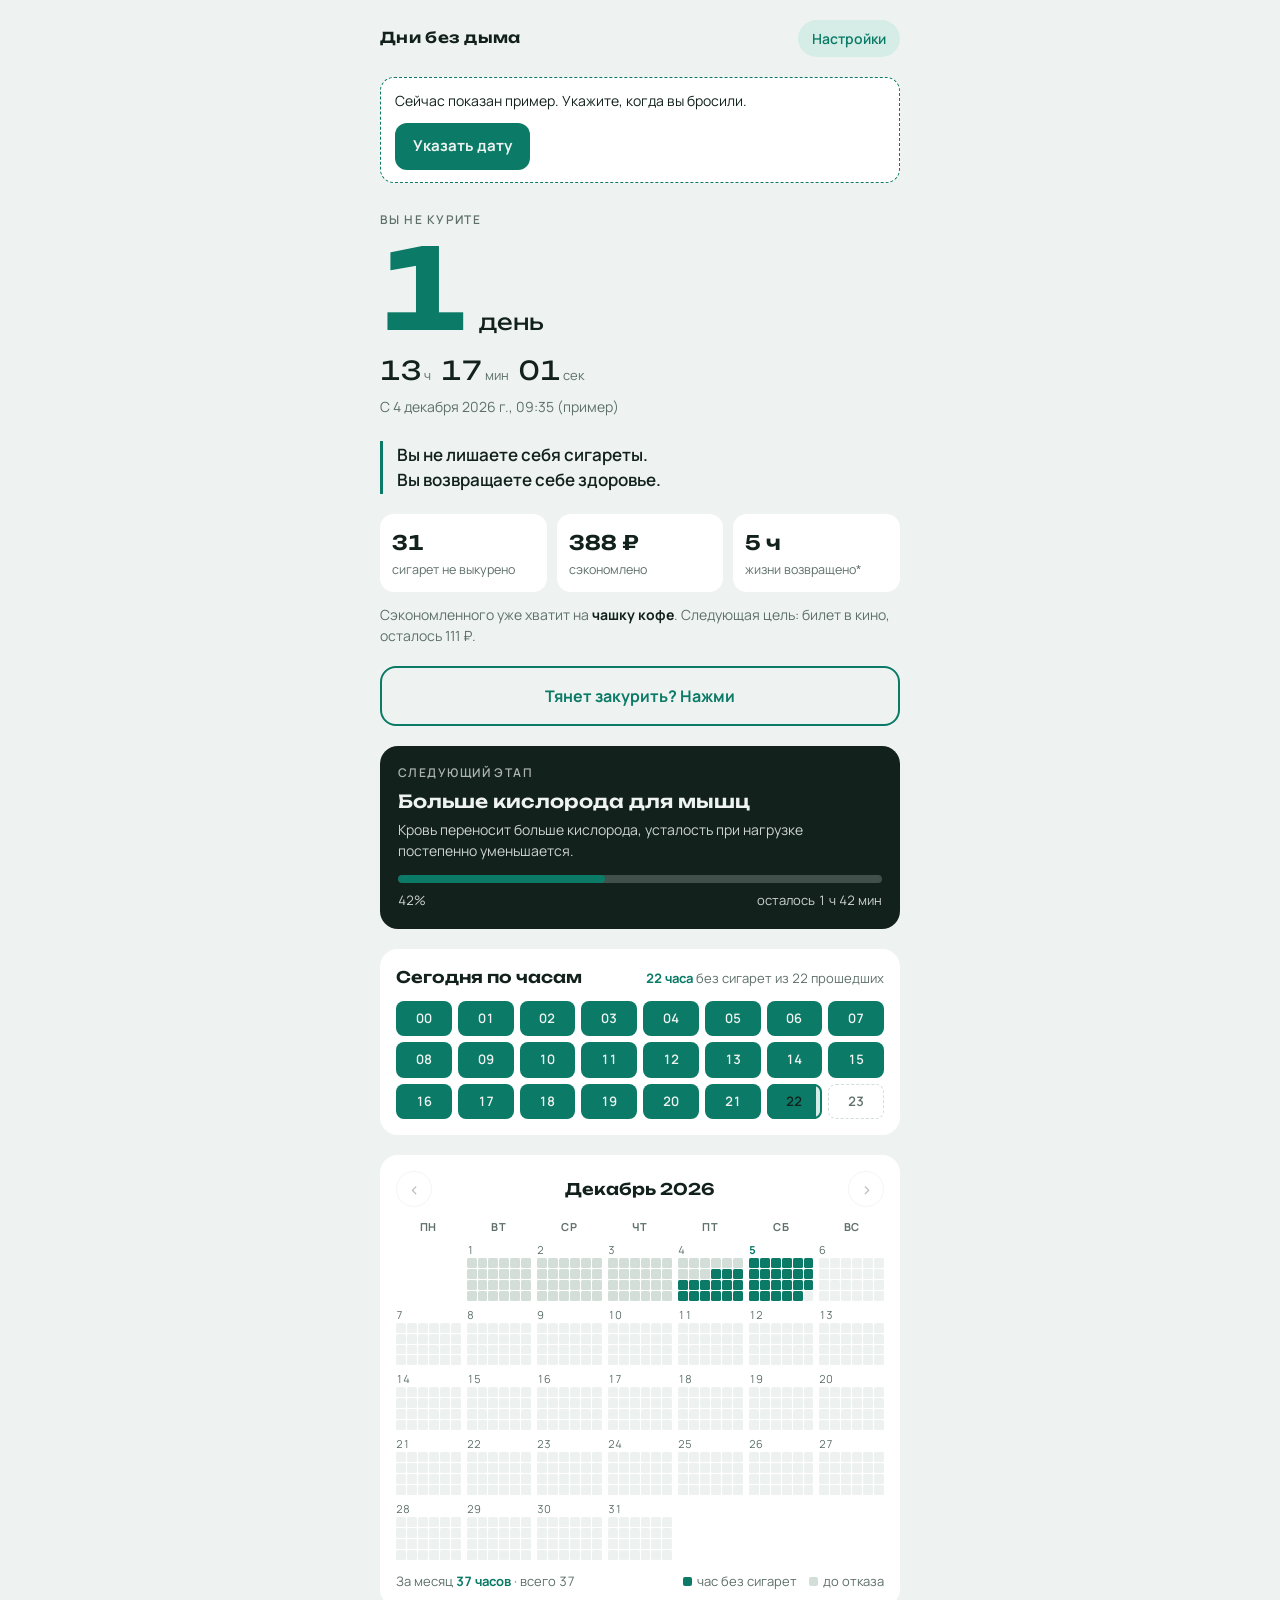
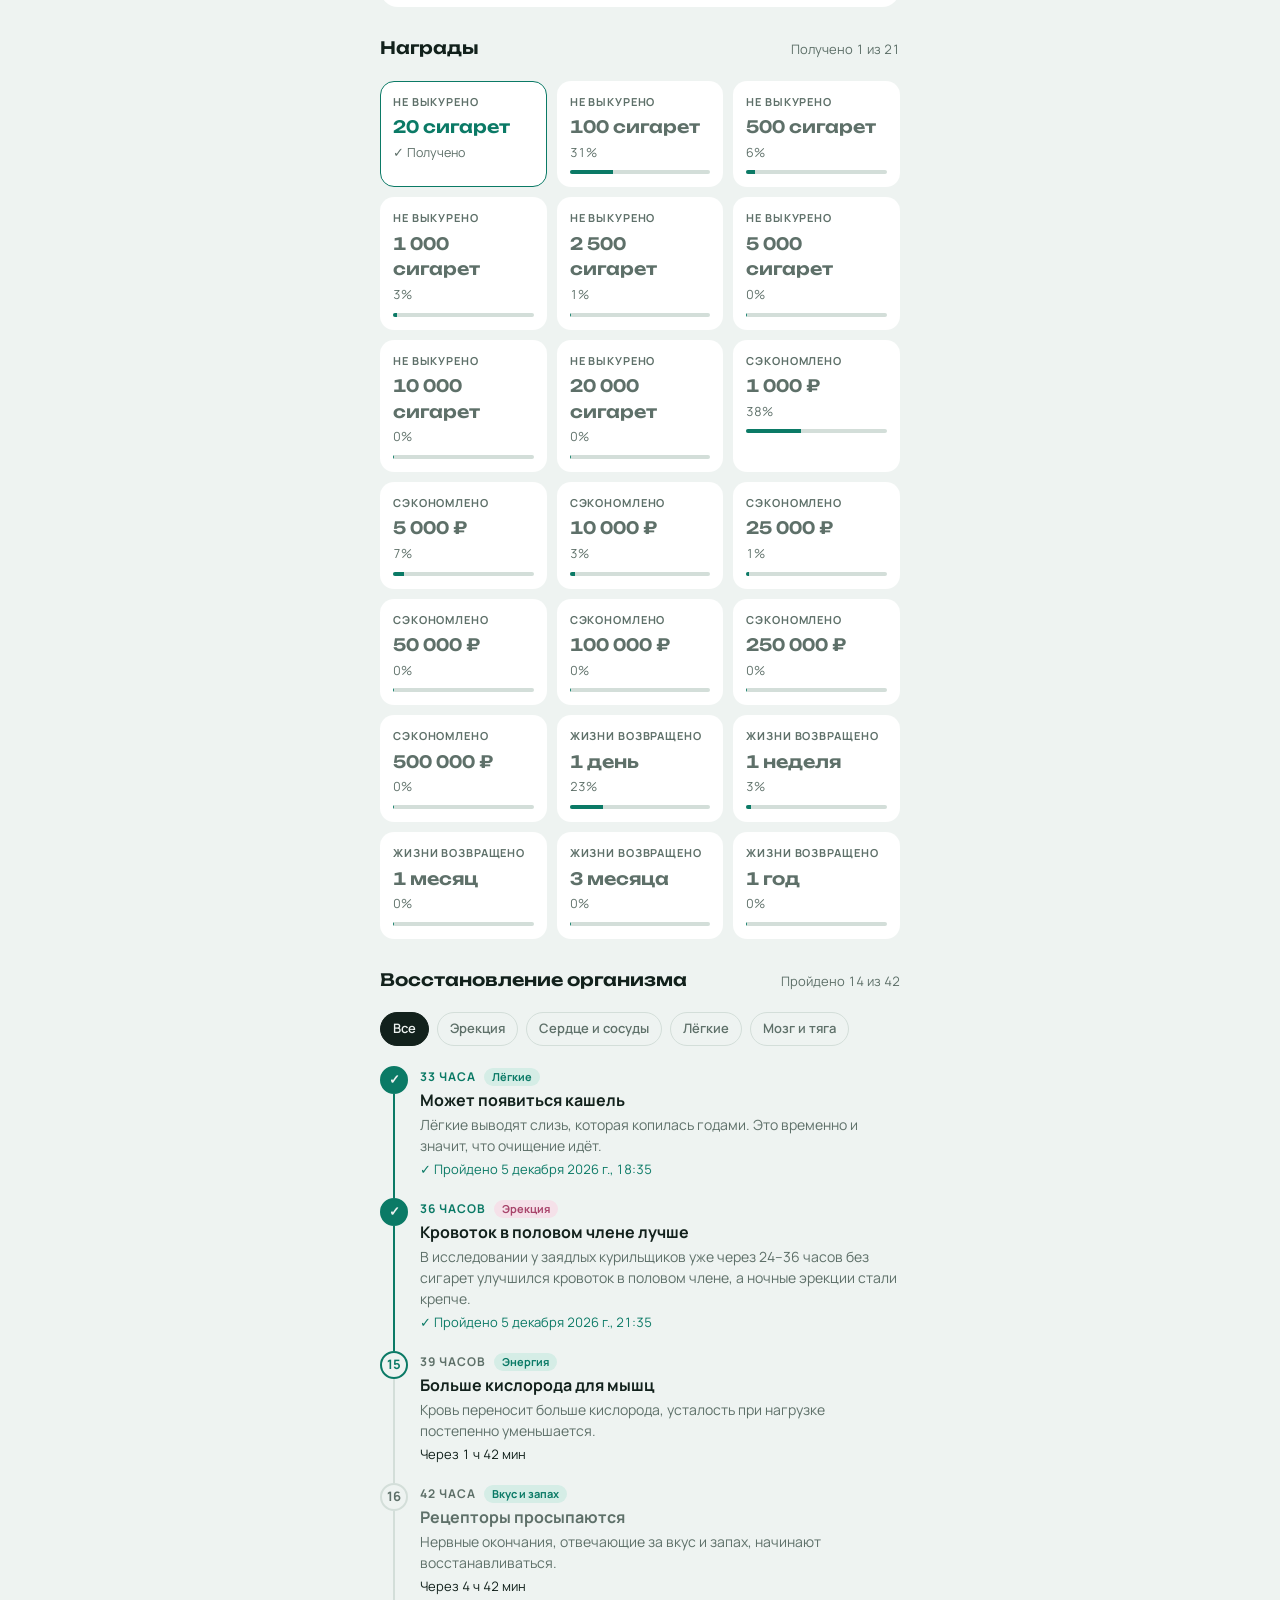
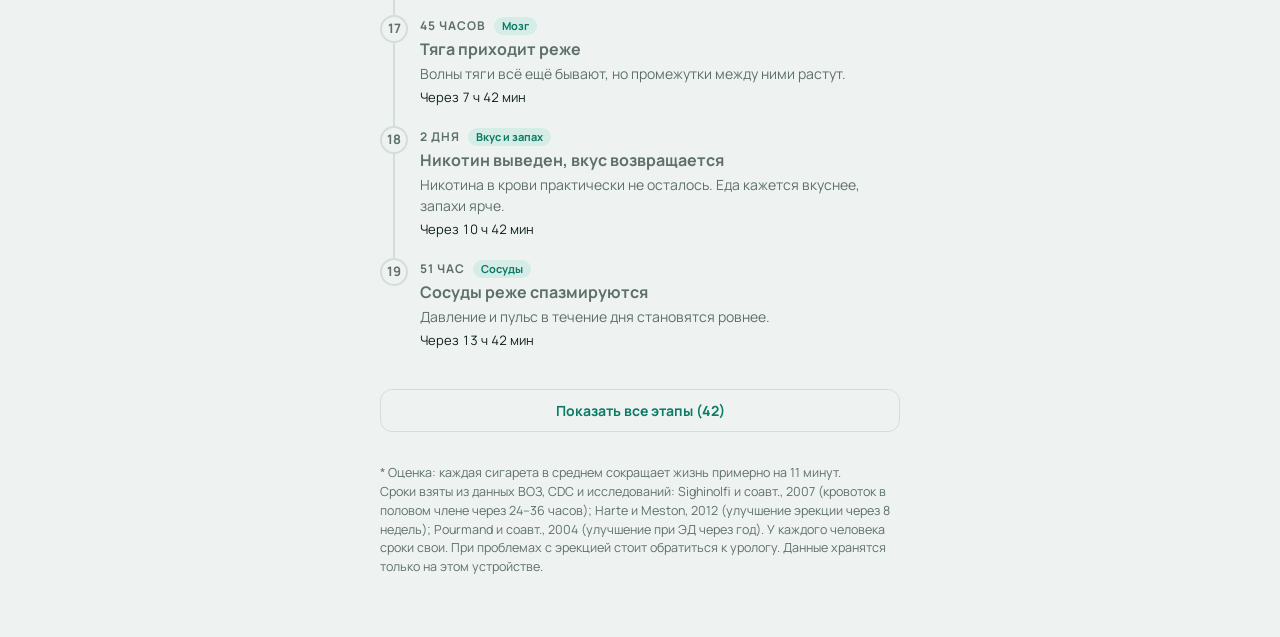
==== commit a56af08a: "Fix unclosed style tag in page head Co-Authored-By: Claude Opus 5.5 <noreply@anthropic.com> Claude-S" ====
--- a/index.html
+++ b/index.html
@@ -14,6 +14,7 @@
 :root { color-scheme: light; padding-top: env(safe-area-inset-top, 0px); padding-bottom: env(safe-area-inset-bottom, 0px); }
 body { margin: 0; font-family: -apple-system, system-ui, sans-serif; font-size: 14px; -webkit-text-size-adjust: 100%; }
 [hidden] { display: none !important; }
+</style>
 <title>Дни без дыма</title>
 <link rel="preconnect" href="https://fonts.googleapis.com">
 <link rel="preconnect" href="https://fonts.gstatic.com" crossorigin>
